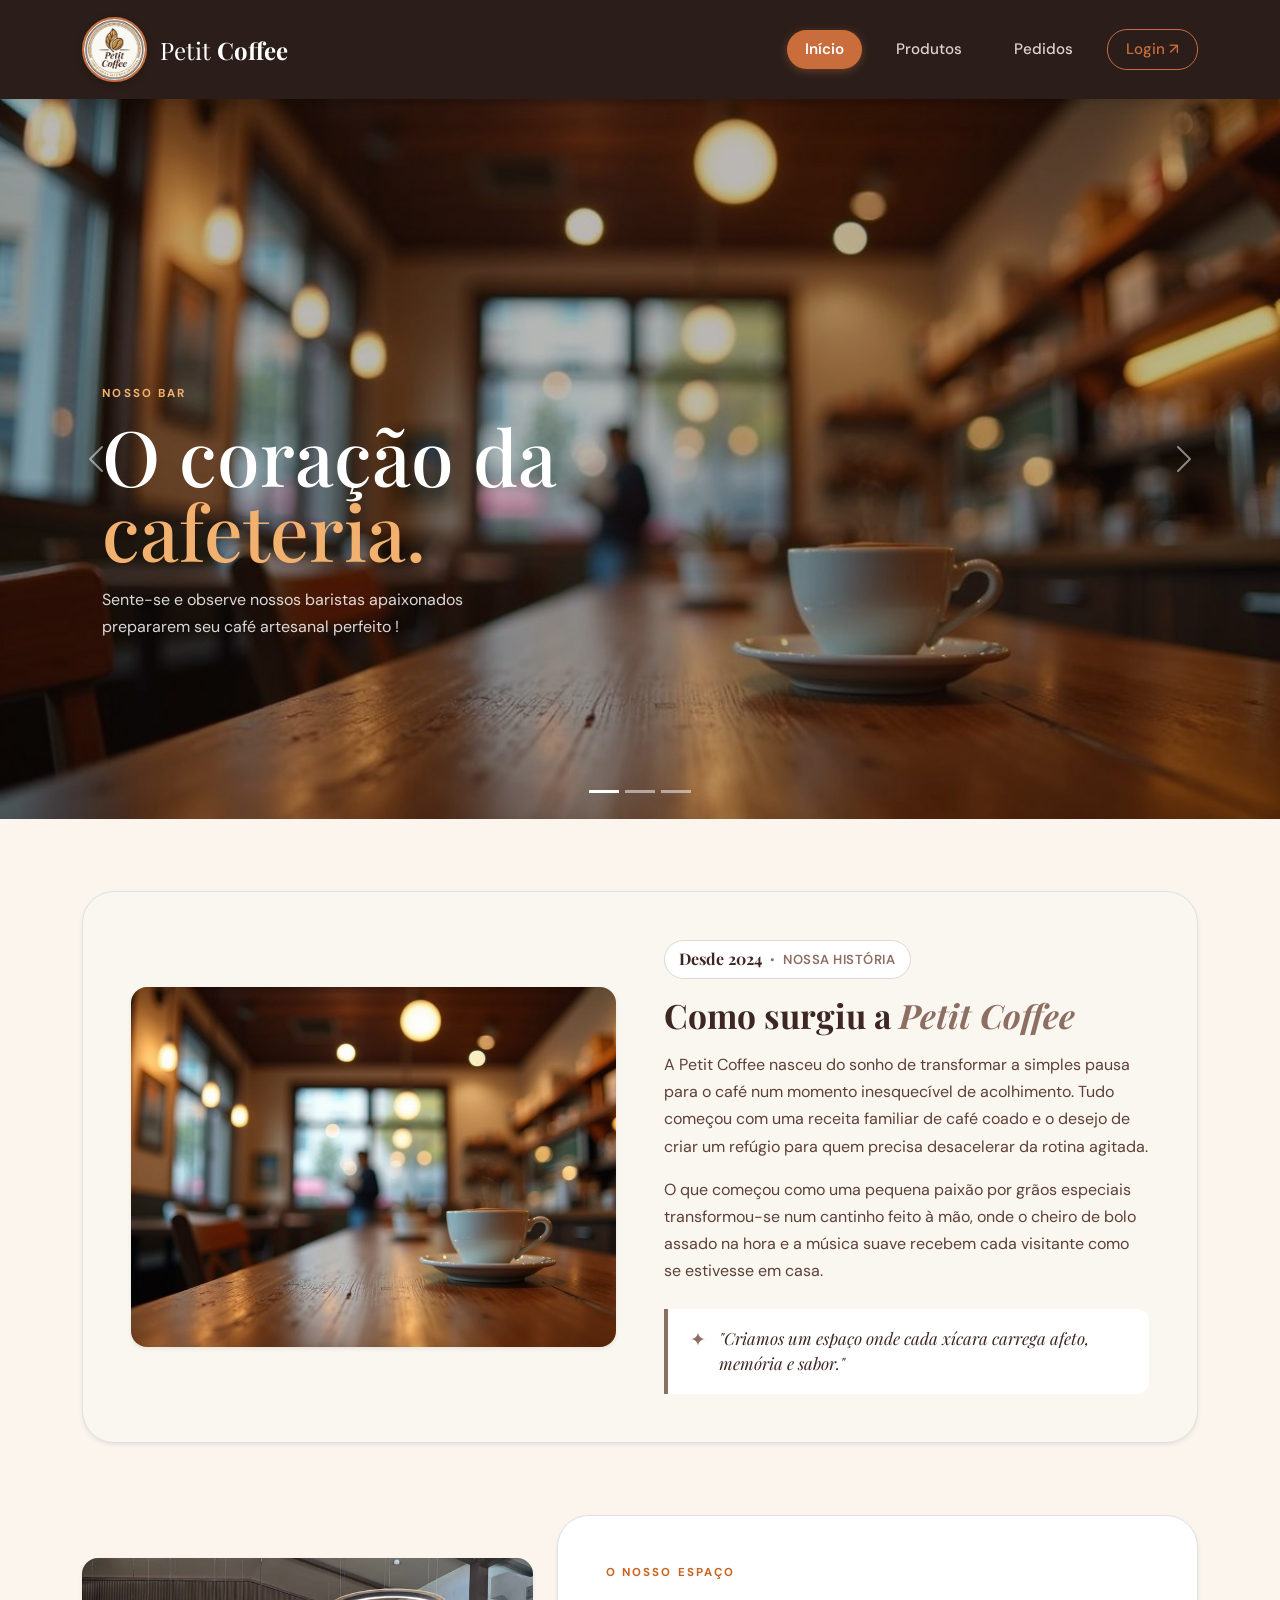
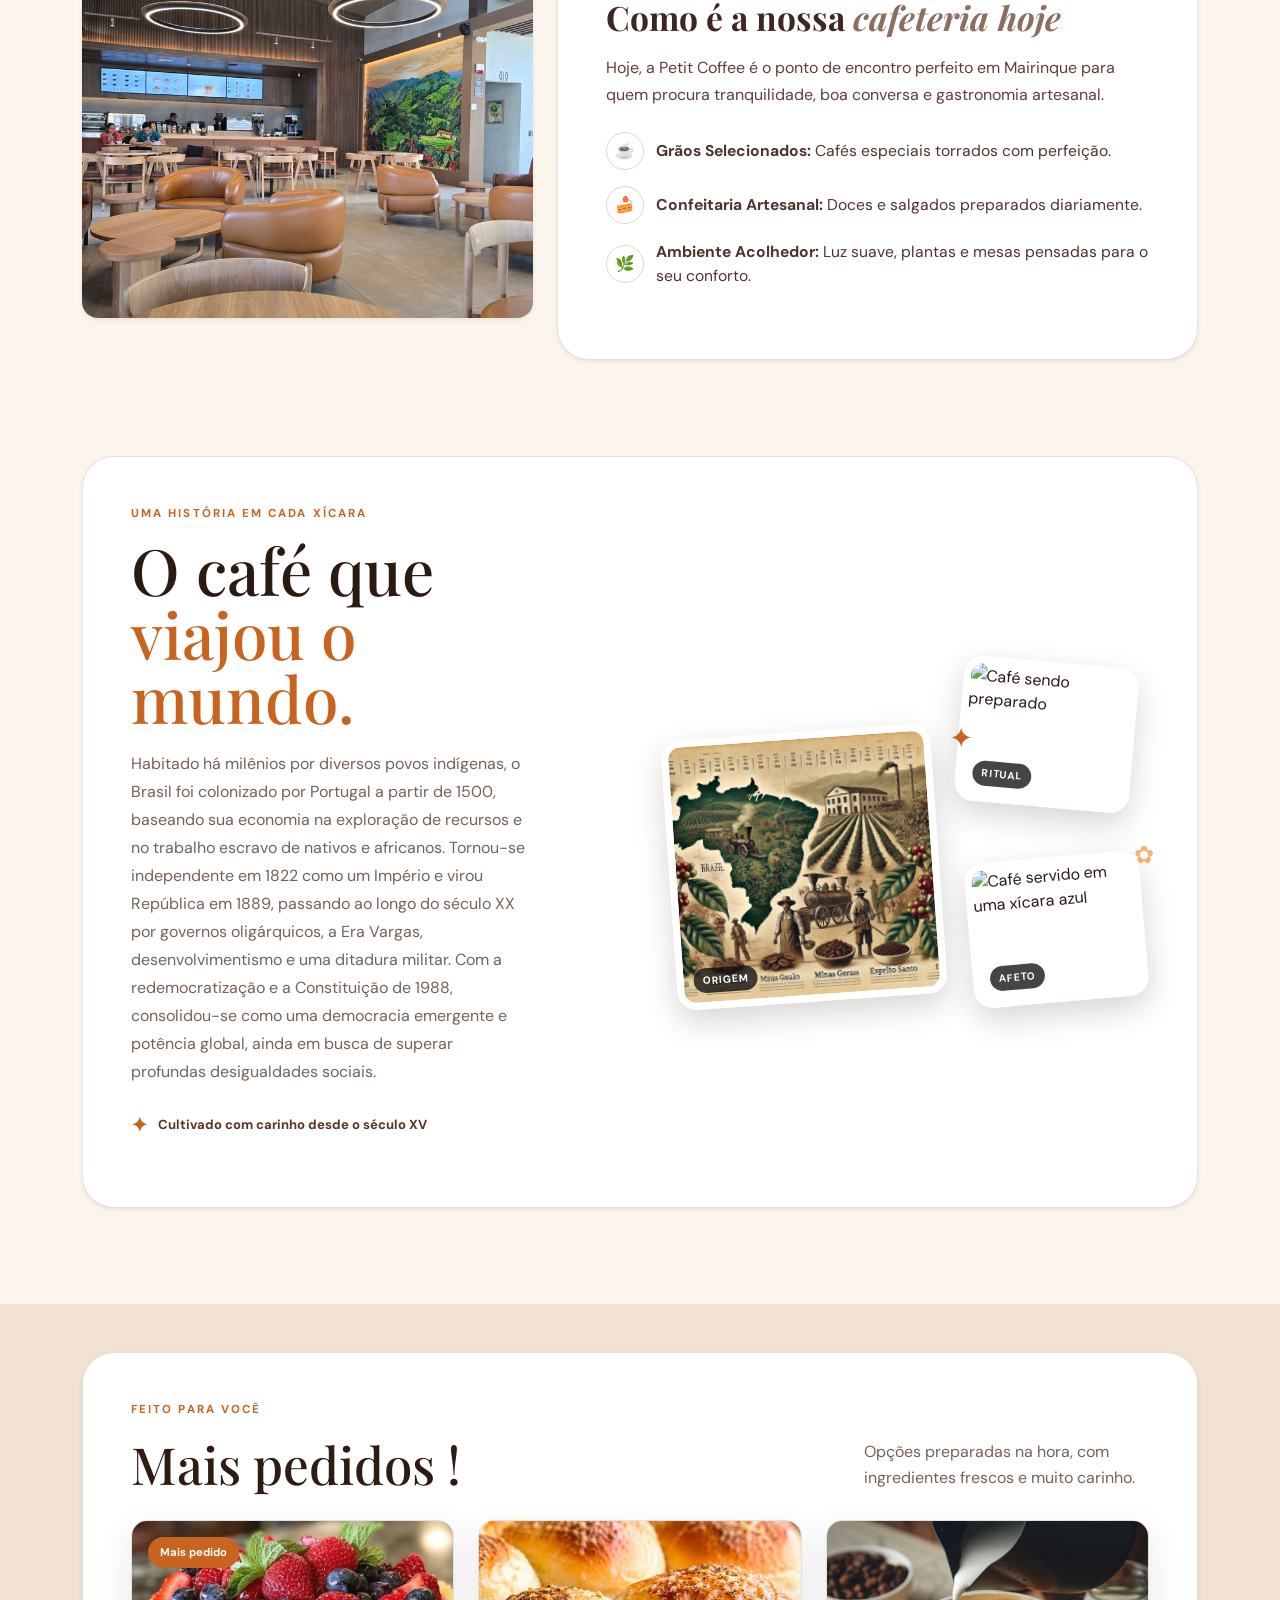
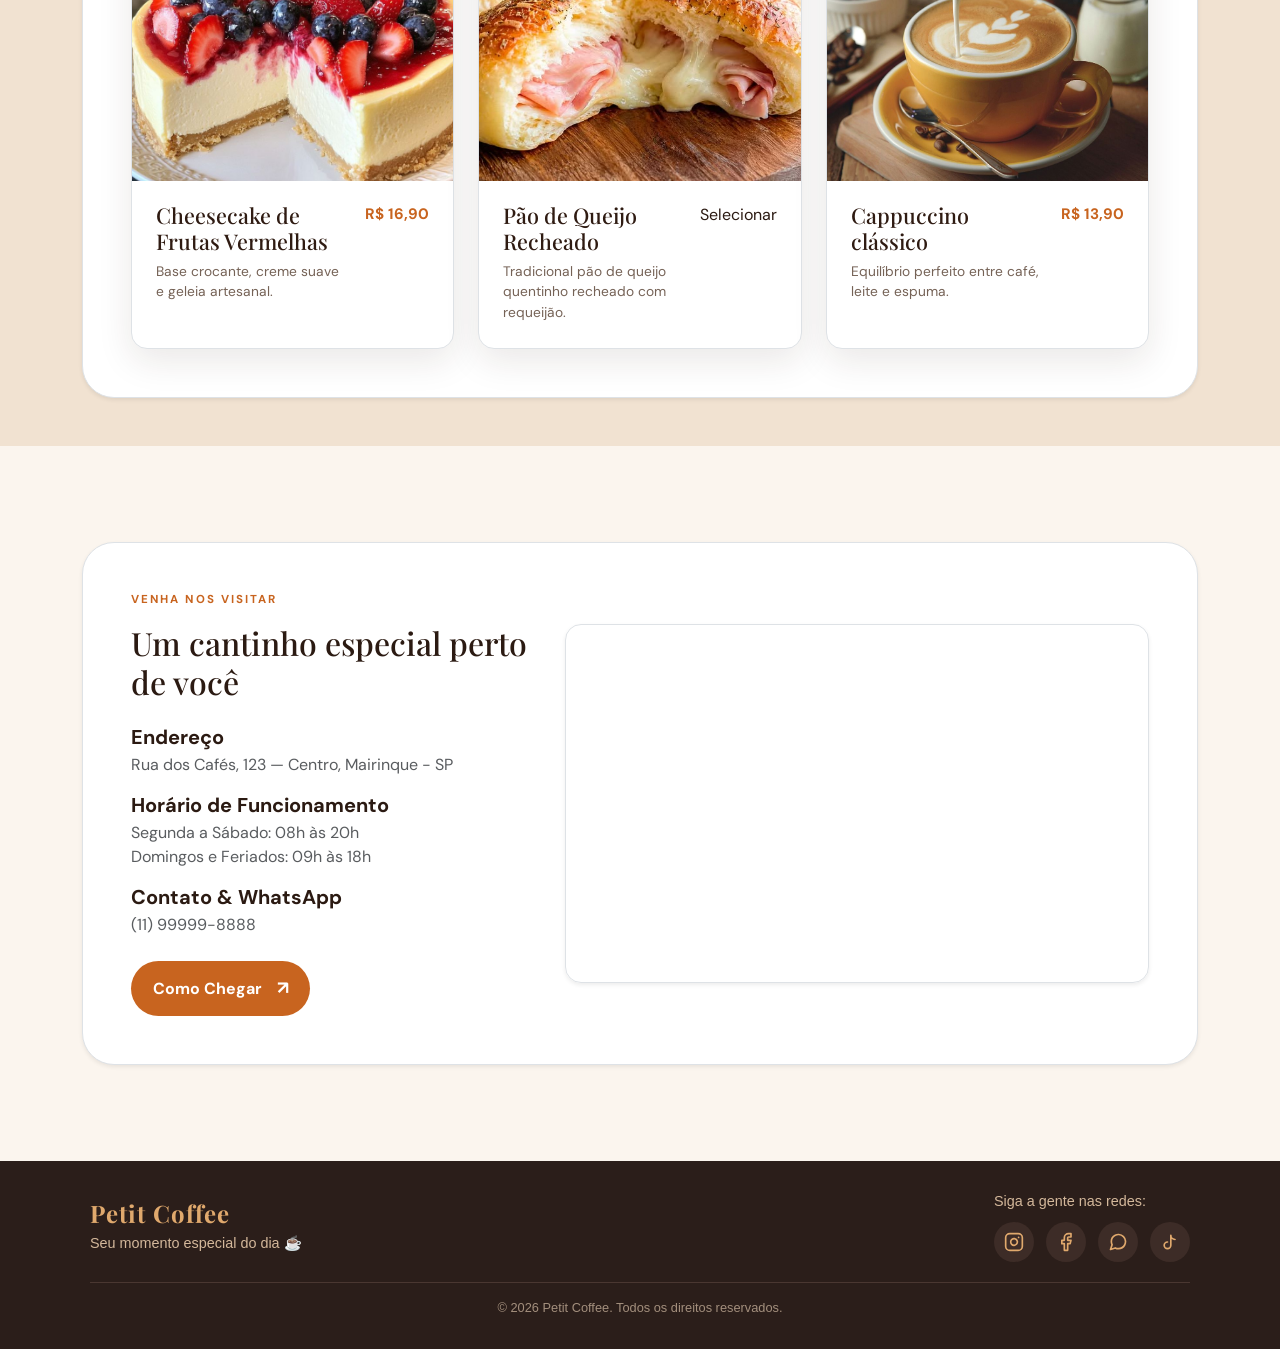
==== src/main/resources/templates/index.html @ eff0c360 "atualizacoes" ====
<!DOCTYPE html>
<html lang="pt-BR">

<head>
    <meta charset="UTF-8">
    <meta name="viewport" content="width=device-width, initial-scale=1.0">
    <meta name="description" content="Petit Coffee: cafés especiais, doces artesanais e momentos que aquecem o coração.">
    <title>Petit Coffee</title>

    <link rel="preconnect" href="https://fonts.googleapis.com">
    <link rel="preconnect" href="https://fonts.gstatic.com" crossorigin>
    <link href="https://fonts.googleapis.com/css2?family=DM+Sans:wght@400;500;600;700&family=Playfair+Display:ital,wght@0,600;0,700;1,600&display=swap" rel="stylesheet">
    
    <link href="https://cdn.jsdelivr.net/npm/bootstrap@5.3.8/dist/css/bootstrap.min.css" rel="stylesheet">
    <link rel="stylesheet" href="../static/css/style.css">

</head>

<body>

    <header class="site-header">
        <nav class="navbar custom-nav" aria-label="Navegação principal">
            <div class="container d-flex align-items-center justify-content-between">
                <a class="navbar-brand" href="index.html" aria-label="Petit Coffee - início">
    <img src="../static/img/logooo.jpg" alt="Logo Petit Coffee" class="logo-img">

                    <span>Petit <strong>Coffee</strong></span>
                </a>

                <div id="menuPrincipal">
                    <ul class="nav-menu d-flex align-items-center gap-2 gap-md-3 mb-0 p-0 navbar-nav flex-row">
                        <li class="nav-item">
                            <a class="nav-link nav-btn active" href="index.html">Início</a>
                        </li>
                        <li class="nav-item">
                            <a class="nav-link nav-btn" href="produtos.html">Produtos</a>
                        </li>
                        <li class="nav-item">
                            <a class="nav-link nav-btn " href="pedidos.html">Pedidos </a>
                        </li>
                        <li class="nav-item nav-auth-item">
                            <!-- Injetado dinamicamente via auth.js -->
                            <a class="nav-link nav-btn order-btn" href="login.html">Login <span aria-hidden="true">↗</span></a>
                        </li>
                    </ul>
                </div>
            </div>
        </nav>
    </header>

    <main id="home">
        <section class="hero-section" aria-label="Destaques da cafeteria">
            <div id="carouselExampleCaptions" class="carousel slide" data-bs-ride="carousel">
                <div class="carousel-indicators">
                    <button type="button" data-bs-target="#carouselExampleCaptions" data-bs-slide-to="0" class="active" aria-current="true" aria-label="Slide 1"></button>
                    <button type="button" data-bs-target="#carouselExampleCaptions" data-bs-slide-to="1" aria-label="Slide 2"></button>
                    <button type="button" data-bs-target="#carouselExampleCaptions" data-bs-slide-to="2" aria-label="Slide 3"></button>
                </div>
                <div class="carousel-inner">
                    <div class="carousel-item active">
                        <img src="../static/img/cafeteriaa.jpg" class="d-block w-100" alt="Xícara de café sobre uma mesa de madeira">
                        <div class="carousel-caption">
                            <span class="eyebrow">Nosso bar</span>
                            <h1>O coração da<br><em>cafeteria.</em></h1>
                            <p>Sente-se e observe nossos baristas apaixonados prepararem seu café artesanal perfeito !</p>
                        </div>
                    </div>
                    <div class="carousel-item">
                        <img src="../static/img/iiio.jpg" class="d-block w-100" alt="Grãos de café torrados em uma colher">
                        <div class="carousel-caption">
                            <span class="eyebrow">Nosso salão</span>
                            <h2>Espaço amplo e modeno <br><em>para relaxar.</em></h2>
                            <p>Desfrute do nosso ambiente arejado com design moderno, 
                                poltronas confortáveis e murais de arte que celebram a cultura do café.</p>
                        </div>
                    </div>
                    <div class="carousel-item">
                        <img src="../static/img/wo.jpg" class="d-block w-100" alt="Interior aconchegante de uma cafeteria">
                        <div class="carousel-caption">
                            <span class="eyebrow">Nossa aréa de estar aconchegante</span>
                            <h2>Perfeita para as  <br><em>noites.</em></h2>
                            <p>Espaço aconchegante, café quentinho e boas conversas esperando por você.</p>
                        </div>
                    </div>
                </div>
                <button class="carousel-control-prev" type="button" data-bs-target="#carouselExampleCaptions" data-bs-slide="prev">
                    <span class="carousel-control-prev-icon" aria-hidden="true"></span>
                    <span class="visually-hidden">Anterior</span>
                </button>
                <button class="carousel-control-next" type="button" data-bs-target="#carouselExampleCaptions" data-bs-slide="next">
                    <span class="carousel-control-next-icon" aria-hidden="true"></span>
                    <span class="visually-hidden">Próximo</span>
                </button>
            </div>
        </section>

        <!-- Bloco 1: Como Surgiu a Petit Coffee -->
        <section class="about-origin-section my-5 py-4" id="sobre-nos">
            <div class="container">
                <div class="about-wrapper-box p-4 p-md-5 rounded-5 shadow-sm border">
                    <div class="row align-items-center g-5">
                        <div class="col-lg-6">
                            <div class="about-image-wrapper">
                                <img src="../static/img/cafeteriaa.jpg" alt="Origem da Petit Coffee" class="img-fluid rounded-4 shadow-sm main-about-img">
                            </div>
                        </div>
                        <div class="col-lg-6">
                            <div class="foundation-inline-badge mb-3">
                                <span class="badge-year">Desde 2024</span>
                                <span class="badge-dot">•</span>
                                <span class="badge-label">Nossa História</span>
                            </div>

                            <h2 class="about-title mb-3">Como surgiu a <em>Petit Coffee</em></h2>
                            <p class="about-text">
                                A Petit Coffee nasceu do sonho de transformar a simples pausa para o café num momento inesquecível de acolhimento. Tudo começou com uma receita familiar de café coado e o desejo de criar um refúgio para quem precisa desacelerar da rotina agitada.
                            </p>
                            <p class="about-text">
                                O que começou como uma pequena paixão por grãos especiais transformou-se num cantinho feito à mão, onde o cheiro de bolo assado na hora e a música suave recebem cada visitante como se estivesse em casa.
                            </p>
                            <div class="about-highlight-box mt-4">
                                <span class="sparkle-icon">✦</span>
                                <p class="mb-0">"Criamos um espaço onde cada xícara carrega afeto, memória e sabor."</p>
                            </div>
                        </div>
                    </div>
                </div>
            </div>
        </section>

        <section class="our-space-section my-5">
            <div class="container">
                <div class="row align-items-center g-4">
                    <div class="col-lg-5">
                        <div class="about-image-wrapper">
                            <img src="../static/img/iiio.jpg" alt="Interior aconchegante da Petit Coffee" class="img-fluid rounded-4 shadow-sm main-about-img">
                        </div>
                    </div>

                    <div class="col-lg-7">
                        <div class="our-space-box p-4 p-md-5 rounded-5 shadow-sm border bg-white">
                            <span class="eyebrow brown">O Nosso Espaço</span>
                            <h2 class="about-title mb-3">Como é a nossa <em>cafeteria hoje</em></h2>
                            <p class="about-text">
                                Hoje, a Petit Coffee é o ponto de encontro perfeito em Mairinque para quem procura tranquilidade, boa conversa e gastronomia artesanal.
                            </p>
                            <ul class="about-features-list list-unstyled my-4">
                                <li class="d-flex align-items-center mb-3">
                                    <span class="feature-bullet">☕</span>
                                    <span><strong>Grãos Selecionados:</strong> Cafés especiais torrados com perfeição.</span>
                                </li>
                                <li class="d-flex align-items-center mb-3">
                                    <span class="feature-bullet">🍰</span>
                                    <span><strong>Confeitaria Artesanal:</strong> Doces e salgados preparados diariamente.</span>
                                </li>
                                <li class="d-flex align-items-center mb-3">
                                    <span class="feature-bullet">🌿</span>
                                    <span><strong>Ambiente Acolhedor:</strong> Luz suave, plantas e mesas pensadas para o seu conforto.</span>
                                </li>
                            </ul>
                        </div>
                    </div>
                </div>
            </div>
        </section>

        <section class="coffee-history my-5 py-5" aria-labelledby="history-title">
            <div class="container">
                <div class="history-card-box p-4 p-md-5 rounded-5 shadow-sm border bg-white">
                    <div class="history-layout">
                        <div class="history-copy">
                            <span class="eyebrow brown">Uma história em cada xícara</span>
                            <h2 id="history-title">O café que<br><em>viajou o mundo.</em></h2>
                            <p>
                              Habitado há milênios por diversos povos indígenas, o Brasil foi colonizado por Portugal a partir de 1500, baseando sua economia na exploração de recursos e no trabalho escravo de nativos e africanos.
                               Tornou-se independente em 1822 como um Império e virou República em 1889, passando ao longo do século XX por governos oligárquicos, a Era Vargas, desenvolvimentismo e uma ditadura militar. 
                               Com a redemocratização e a Constituição de 1988, consolidou-se como uma democracia emergente e potência global, ainda em busca de superar profundas desigualdades sociais.
                            </p>
                            <p class="history-note"><span>✦</span> Cultivado com carinho desde o século XV</p>
                        </div>

                        <div class="history-gallery" aria-label="Galeria da história do café">
                            <div class="story-photo photo-large">
                                <img src="../static/img/origem.jpg" alt="Grãos de café e uma xícara" loading="lazy">
                                <span>origem</span>
                            </div>

                            <div class="story-photo photo-small photo-top">
                                <img src="https://images.unsplash.com/photo-1442512595331-e89e73853f31?auto=format&fit=crop&w=500&q=85" alt="Café sendo preparado" loading="lazy">
                                <span>ritual</span>
                            </div>

                            <div class="story-photo photo-small photo-bottom">
                                <img src="https://images.unsplash.com/photo-1509785307050-d4066910ec1e?auto=format&fit=crop&w=500&q=85" alt="Café servido em uma xícara azul" loading="lazy">
                                <span>afeto</span>
                            </div>

                            <span class="gallery-sparkle sparkle-one">✦</span>
                            <span class="gallery-sparkle sparkle-two">✿</span>
                        </div>
                    </div>
                </div>
            </div>
        </section>

        <section class="products-section my-5 py-5" id="produtos">
            <div class="container">
                <div class="products-card-box p-4 p-md-5 rounded-5 shadow-sm border bg-white">
                    <div class="section-heading mb-4">
                        <div>
                            <span class="eyebrow brown">Feito para você</span>
                            <h2>Mais pedidos !</h2>
                        </div>
                        <p>Opções preparadas na hora, com ingredientes frescos e muito carinho.</p>
                    </div>
                    <div class="row g-4">
                        <div class="col-md-4">
                            <article class="coffee-card border">
                                <div class="card-image">
                                    <img src="../static/img/Cheesecake de Frutas Vermelhas.jpg" alt="Cheesecake de Frutas Vermelhas" loading="lazy">
                                    <span class="card-tag">Mais pedido</span>
                                </div>
                                <div class="card-content">
                                    <div>
                                        <h3>Cheesecake de Frutas Vermelhas</h3>
                                        <p>Base crocante, creme suave e geleia artesanal.</p>
                                    </div>
                                    <strong>R$ 16,90</strong>

                                    </button>
                                </div>
                            </article>
                        </div>

                        <div class="col-md-4">
                            <article class="coffee-card border">
                                <div class="card-image">
                                    <img src="../static/img/Pão de Queijo Recheado.jpg" alt="Pão de Queijo Recheado" loading="lazy">
                                </div>
                                <div class="card-content">
                                    <div>
                                        <h3>Pão de Queijo Recheado</h3>
                                        <p>Tradicional pão de queijo quentinho recheado com requeijão.</p>
                                    </div>

                                            <span>Selecionar</span>
                                    </button>
                                </div>
                            </article>
                        </div>

                        <div class="col-md-4">
                            <article class="coffee-card border">
                                <div class="card-image">
                                    <img src="../static/img/Latte Petit.jpg" alt="Cappuccino com espuma e canela" loading="lazy">
                                </div>
                                <div class="card-content">
                                    <div>
                                        <h3>Cappuccino clássico</h3>
                                        <p>Equilíbrio perfeito entre café, leite e espuma.</p>
                                    </div>
                                    <strong>R$ 13,90</strong>

                                    </button>
                                </div>
                            </article>
                        </div>
                    </div>
                </div>
            </div>
        </section>

        <section class="info-location-section my-5 py-5" id="localizacao">
            <div class="container">
                <div class="location-card-box p-4 p-md-5 rounded-5 shadow-sm border bg-white">
                    <div class="row align-items-center g-4">
                        <div class="col-lg-5">
                            <span class="eyebrow brown">Venha nos visitar</span>
                            <h2 class="mb-4">Um cantinho especial perto de você</h2>

                            <div class="info-item mb-3">
                                <h5 class="mb-1"><strong>Endereço</strong></h5>
                                <p class="text-muted mb-0">Rua dos Cafés, 123 — Centro, Mairinque - SP</p>
                            </div>

                            <div class="info-item mb-3">
                                <h5 class="mb-1"><strong>Horário de Funcionamento</strong></h5>
                                <p class="text-muted mb-0">Segunda a Sábado: 08h às 20h<br>Domingos e Feriados: 09h às 18h</p>
                            </div>

                            <div class="info-item mb-4">
                                <h5 class="mb-1"><strong> Contato & WhatsApp</strong></h5>
                                <p class="text-muted mb-0">(11) 99999-8888</p>
                            </div>

                            <a href="https://maps.google.com" target="_blank" rel="noopener noreferrer" class="btn btn-coffee">Como Chegar <span>↗</span></a>
                        </div>

                        <div class="col-lg-7">
                            <div class="map-container rounded-4 overflow-hidden shadow-sm border">
                                <iframe
                                    src="https://www.google.com/maps/embed?pb=!1m18!1m12!1m3!1d3657.075426745912!2d-46.65342658448208!3d-23.565734384681143!2m3!1f0!2f0!3f0!3m2!1i1024!2i768!4f13.1!3m3!1m2!1s0x0%3A0x0!2zMjPCsDMzJzU2LjYiUyA0NsKwMzknMDQuNCJX!5e0!3m2!1spt-BR!2sbr!4v1620000000000!5m2!1spt-BR!2sbr"
                                    width="100%" height="350" style="border:0;" allowfullscreen="" loading="lazy">
                                </iframe>
                            </div>
                        </div>
                    </div>
                </div>
            </div>
        </section>
    </main>
<footer class="footer-petit-coffee">
  <div class="footer-container">
    <div class="footer-brand">
      <h3 class="brand-title">Petit Coffee</h3>
      <p class="brand-subtitle">Seu momento especial do dia ☕</p>
    </div>

    <!-- Seção de Redes Sociais -->
    <div class="social-section">
      <p class="social-title">Siga a gente nas redes:</p>
      <div class="social-links">
        
        <!-- Instagram -->
        <a href="https://instagram.com" target="_blank" rel="noopener noreferrer" class="social-btn instagram" aria-label="Instagram">
          <svg viewBox="0 0 24 24" width="20" height="20" stroke="currentColor" stroke-width="2" fill="none" stroke-linecap="round" stroke-linejoin="round"><rect x="2" y="2" width="20" height="20" rx="5" ry="5"></rect><path d="M16 11.37A4 4 0 1 1 12.63 8 4 4 0 0 1 16 11.37z"></path><line x1="17.5" y1="6.5" x2="17.51" y2="6.5"></line></svg>
        </a>

        <!-- Facebook -->
        <a href="https://facebook.com" target="_blank" rel="noopener noreferrer" class="social-btn facebook" aria-label="Facebook">
          <svg viewBox="0 0 24 24" width="20" height="20" stroke="currentColor" stroke-width="2" fill="none" stroke-linecap="round" stroke-linejoin="round"><path d="M18 2h-3a5 5 0 0 0-5 5v3H7v4h3v8h4v-8h3l1-4h-4V7a1 1 0 0 1 1-1h3z"></path></svg>
        </a>

        <!-- WhatsApp -->
        <a href="https://wa.me/5500000000000" target="_blank" rel="noopener noreferrer" class="social-btn whatsapp" aria-label="WhatsApp">
          <svg viewBox="0 0 24 24" width="20" height="20" stroke="currentColor" stroke-width="2" fill="none" stroke-linecap="round" stroke-linejoin="round"><path d="M21 11.5a8.38 8.38 0 0 1-.9 3.8 8.5 8.5 0 0 1-7.6 4.7 8.38 8.38 0 0 1-3.8-.9L3 21l1.9-5.7a8.38 8.38 0 0 1-.9-3.8 8.5 8.5 0 0 1 4.7-7.6 8.38 8.38 0 0 1 3.8-.9h.5a8.48 8.48 0 0 1 8 8v.5z"></path></svg>
        </a>

        <!-- TikTok -->
        <a href="https://tiktok.com" target="_blank" rel="noopener noreferrer" class="social-btn tiktok" aria-label="TikTok">
          <svg viewBox="0 0 24 24" width="20" height="20" stroke="currentColor" stroke-width="2" fill="none" stroke-linecap="round" stroke-linejoin="round"><path d="M9 12a4 4 0 1 0 4 4V4a5 5 0 0 0 5 5"></path></svg>
        </a>

      </div>
    </div>
  </div>

  <div class="footer-bottom">
    <p>&copy; 2026 Petit Coffee. Todos os direitos reservados.</p>
  </div>
</footer>

    <script src="https://cdn.jsdelivr.net/npm/bootstrap@5.3.8/dist/js/bootstrap.bundle.min.js"></script>
</body>

</html>
---- src/main/resources/static/css/style.css ----
/* ==========================================================================
   01. VARIÁVEIS DE DESIGN & RESET
   ========================================================================== */
:root {
    --brown-950: #21130d;
    --brown-900: #2f1b12;
    --brown-700: #5a3423;
    --brown-500: #8a5a3b;
    --orange-600: #c8641f;
    --orange-500: #df7b2f;
    --orange-300: #f3b16f;
    --beige-100: #fbf5ee;
    --beige-200: #f1e2d1;
    --white: #ffffff;
    --black: #111111;
    --text: #2b1a12;
    --muted: #756256;
}
.logo-img {
    display: block;
    margin-left: auto;
    margin-right: auto;
    width: 50px;
    height: auto;
    border-radius: 50%;
}
* { 
    box-sizing: border-box; 
}

html { 
    scroll-behavior: smooth; 
}

body { 
    margin: 0; 
    color: var(--text); 
    background: var(--beige-100); 
    font-family: 'DM Sans', sans-serif; 
}

h1, h2, h3 { 
    font-family: 'Playfair Display', serif; 
}

em { 
    color: var(--orange-300); 
    font-style: normal; 
}


   .site-header {
    position: sticky;
    top: 0;
    z-index: 1000;
    background-color: #2b1e1a;
    box-shadow: 0 4px 12px rgba(0, 0, 0, 0.15);
}

.custom-nav { 
    padding: 10px 0; 
}

.navbar-brand { 
    display: flex; 
    align-items: center; 
    gap: .55rem; 
    color: var(--white); 
    font-family: 'Playfair Display', serif; 
    font-size: 1.45rem; 
    text-decoration: none; 
}

.brand-mark { 
    display: grid; 
    place-items: center; 
    width: 2.3rem; 
    height: 2.3rem; 
    border: 1px solid rgba(255,255,255,.65); 
    border-radius: 50%; 
    font-size: 1.1rem; 
}

.nav-btn {
    color: #e0d5ce !important;
    font-size: 0.95rem;
    font-weight: 500;
    padding: 6px 14px !important;
    border-radius: 20px;
    transition: all 0.3s ease;
    text-decoration: none;
    white-space: nowrap;
}

.nav-btn:hover { 
    color: #ffffff !important; 
    background-color: rgba(255, 255, 255, 0.1); 
}

.nav-btn.active { 
    color: #ffffff !important; 
    background-color: #c86d3b !important; 
    font-weight: 600; 
    box-shadow: 0 2px 8px rgba(200, 109, 59, 0.4); 
}

.order-btn { 
    border: 1px solid #c86d3b; 
    color: #c86d3b !important; 
}

.order-btn:hover, 
.order-btn.active { 
    background-color: #c86d3b !important; 
    color: #ffffff !important; 
}

.navbar-toggler { 
    border-color: rgba(255,255,255,.7); 
}

.navbar-toggler-icon { 
    filter: invert(1); 
}

/* ==========================================================================
   03. BANNER CARROSSEL 
   ========================================================================== */
.carousel-item { 
    position: relative; 
    height: min(720px, 88vh); 
    min-height: 570px; 
    overflow: hidden; 
    background: var(--brown-950); 
}

.carousel-item img { 
    width: 100%; 
    height: 100%; 
    object-fit: cover; 
    opacity: .7; 
}

.carousel-caption { 
    z-index: 2; 
    right: auto; 
    bottom: 18%; 
    left: max(8%, calc((100% - 1140px)/2)); 
    max-width: 550px; 
    text-align: left; 
}

.eyebrow { 
    display: block; 
    margin-bottom: 1rem; 
    color: var(--orange-300); 
    font-size: .72rem; 
    font-weight: 700; 
    letter-spacing: .18em; 
    text-transform: uppercase; 
}

.eyebrow.brown { 
    color: var(--orange-600); 
}

h1, 
.carousel-caption h2 { 
    margin-bottom: 1.1rem; 
    font-size: clamp(3rem, 6vw, 5.3rem); 
    line-height: .98; 
    color: var(--white); 
}

.carousel-caption p { 
    max-width: 390px; 
    margin-bottom: 1.8rem; 
    color: rgba(255,255,255,.84); 
    font-size: 1rem; 
    line-height: 1.7; 
}

.btn-coffee { 
    padding: .85rem 1.35rem; 
    border-radius: 2rem; 
    font-weight: 700; 
    color: var(--white); 
    background: var(--orange-600); 
    border: 0; 
    text-decoration: none; 
    display: inline-block; 
}

.btn-coffee:hover { 
    color: var(--white); 
    background: var(--brown-700); 
}

.btn span { 
    margin-left: .7rem; 
    font-size: 1.15rem; 
}

/* ==========================================================================
   04. BLOCO DA HISTÓRIA (SOBRE NÓS)
   ========================================================================== */
.about-origin-section { 
    position: relative; 
}

.about-wrapper-box { 
    background-color: #faf6f0; 
    border: 1px solid rgba(141, 110, 99, 0.18); 
}

.section-divider { 
    border: 0; 
    height: 1px; 
    background: linear-gradient(to right, transparent, rgba(141, 110, 99, 0.25), transparent); 
}

.about-title { 
    font-family: 'Playfair Display', serif; 
    color: #3e2723; 
    font-size: 2.1rem; 
    font-weight: 700; 
}

.about-title em { 
    font-style: italic; 
    color: #8d6e63; 
}

.about-text { 
    color: #5d4037; 
    font-size: 1rem; 
    line-height: 1.7; 
}

.main-about-img { 
    width: 100%; 
    height: 360px; 
    object-fit: cover; 
}

.foundation-inline-badge { 
    display: inline-flex; 
    align-items: center; 
    gap: 0.5rem; 
    background-color: #ffffff; 
    padding: 0.4rem 0.9rem; 
    border-radius: 20px; 
    border: 1px solid #e0d7d0; 
}

.badge-year { 
    font-family: 'Playfair Display', serif; 
    font-weight: 700; 
    color: #3e2723; 
}

.badge-dot { 
    color: #8d6e63; 
    font-size: 0.8rem; 
}

.badge-label { 
    font-size: 0.82rem; 
    text-transform: uppercase; 
    letter-spacing: 0.5px; 
    color: #8d6e63; 
    font-weight: 600; 
}

.about-highlight-box { 
    background-color: #ffffff; 
    border-left: 4px solid #8d6e63; 
    padding: 1.1rem 1.4rem; 
    border-radius: 0 12px 12px 0; 
    display: flex; 
    gap: 0.8rem; 
}

.about-highlight-box p { 
    font-family: 'Playfair Display', serif; 
    font-style: italic; 
    color: #3e2723; 
    font-size: 1.05rem; 
}

.sparkle-icon { 
    color: #8d6e63; 
    font-size: 1.2rem; 
}

.about-features-list li { 
    font-size: 0.98rem; 
    color: #4e342e; 
}

.feature-bullet { 
    background-color: #ffffff; 
    width: 38px; 
    height: 38px; 
    display: flex; 
    align-items: center; 
    justify-content: center; 
    border-radius: 50%; 
    margin-right: 12px; 
    border: 1px solid #e0d7d0; 
    flex-shrink: 0; 
}

/* ==========================================================================
   05. HISTÓRIA DO CAFÉ
   ========================================================================== */
.coffee-history { 
    padding: 5rem 0; 
    color: var(--text); 
    background: var(--beige-100); 
    overflow: hidden; 
}

.history-layout { 
    display: flex; 
    align-items: center; 
    justify-content: space-between; 
    gap: 5rem; 
}

.history-copy { 
    max-width: 460px; 
}

.history-copy h2 { 
    margin: 0 0 1.2rem; 
    font-size: clamp(2.6rem, 5vw, 4.2rem); 
    line-height: 1; 
}

.history-copy em { 
    color: var(--orange-600); 
}

.history-copy p { 
    max-width: 400px; 
    color: var(--muted); 
    line-height: 1.75; 
}

.history-note { 
    display: flex; 
    align-items: center; 
    gap: .6rem; 
    margin-top: 1.4rem !important; 
    color: var(--brown-700) !important; 
    font-size: .82rem; 
    font-weight: 700; 
}

.history-note span { 
    color: var(--orange-600); 
    font-size: 1.25rem; 
}

.history-gallery { 
    position: relative; 
    width: 480px; 
    height: 340px; 
    flex: 0 0 480px; 
}

.story-photo { 
    position: absolute; 
    overflow: hidden; 
    border: 7px solid var(--white); 
    border-radius: 1.2rem; 
    box-shadow: 0 12px 30px rgba(47,27,18,.18); 
}

.story-photo img { 
    width: 100%; 
    height: 100%; 
    object-fit: cover; 
    transition: transform .4s; 
}

.story-photo:hover img { 
    transform: scale(1.08); 
}

.photo-large { 
    left: 0; 
    bottom: 0; 
    width: 270px; 
    height: 270px; 
    transform: rotate(-4deg); 
}

.photo-small { 
    width: 175px; 
    height: 145px; 
}

.photo-top { 
    right: 15px; 
    top: 0; 
    transform: rotate(5deg); 
}

.photo-bottom { 
    right: 5px; 
    bottom: 0; 
    transform: rotate(-5deg); 
}

.story-photo span { 
    position: absolute; 
    bottom: 9px; 
    left: 10px; 
    padding: .28rem .55rem; 
    color: var(--white); 
    background: rgba(17,17,17,.78); 
    border-radius: 1rem; 
    font-size: .65rem; 
    font-weight: 700; 
    letter-spacing: .08em; 
    text-transform: uppercase; 
}

.gallery-sparkle { 
    position: absolute; 
    color: var(--orange-600); 
    font-size: 1.8rem; 
}

.sparkle-one { 
    top: 55px; 
    left: 280px; 
}

.sparkle-two { 
    right: -5px; 
    top: 175px; 
    color: var(--orange-300); 
    font-size: 1.5rem; 
}

/* ==========================================================================
   06. PRODUTOS & CARDÁPIO
   ========================================================================== */
.products-section { 
    padding: 5rem 0; 
    background: var(--beige-200); 
}

.section-heading { 
    display: flex; 
    align-items: flex-end; 
    justify-content: space-between; 
    gap: 2rem; 
    margin-bottom: 2.8rem; 
}

.section-heading h2 { 
    margin: 0; 
    color: var(--brown-900); 
    font-size: clamp(2.3rem, 4vw, 3.7rem); 
}

.section-heading p { 
    max-width: 285px; 
    margin: 0 0 .35rem; 
    color: var(--muted); 
    line-height: 1.6; 
}

.coffee-card { 
    overflow: hidden; 
    height: 100%; 
    background: var(--white); 
    border: 1px solid rgba(138,90,59,.12); 
    border-radius: 1rem; 
    box-shadow: 0 12px 35px rgba(47,27,18,.1); 
    transition: transform .3s, box-shadow .3s; 
}

.coffee-card:hover { 
    transform: translateY(-7px); 
    box-shadow: 0 18px 42px rgba(47,27,18,.2); 
}

.card-image { 
    position: relative; 
    height: 260px; 
    overflow: hidden; 
}

.card-image img { 
    width: 100%; 
    height: 100%; 
    object-fit: cover; 
    transition: transform .5s; 
}

.coffee-card:hover .card-image img { 
    transform: scale(1.06); 
}

.card-tag { 
    position: absolute; 
    top: 1rem; 
    left: 1rem; 
    padding: .45rem .75rem; 
    color: var(--white); 
    background: var(--orange-600); 
    border-radius: 2rem; 
    font-size: .7rem; 
    font-weight: 700; 
}

.card-content { 
    display: flex; 
    justify-content: space-between; 
    gap: 1rem; 
    padding: 1.4rem 1.5rem 1.6rem; 
}

.card-content h3 { 
    margin: 0 0 .35rem; 
    color: var(--brown-900); 
    font-size: 1.35rem; 
}

.card-content p { 
    margin: 0; 
    color: var(--muted); 
    font-size: .86rem; 
    line-height: 1.5; 
}

.card-content strong { 
    color: var(--orange-600); 
    white-space: nowrap; 
    font-size: .95rem; 
}

/* ==========================================================================
   07. AVALIAÇÕES & DEPOIMENTOS
   ========================================================================== */
.reviews-section { 
    background-color: #faf6f0; 
    position: relative; 
}

.reviews-heading { 
    font-family: 'Playfair Display', serif; 
    color: #3e2723; 
    font-size: 2.25rem; 
    font-weight: 700; 
}

.reviews-heading em { 
    font-style: italic; 
    color: #8d6e63; 
}

.section-subtext { 
    color: #6d4c41; 
    font-size: 1.05rem; 
}

.scroll-hint { 
    color: #8d6e63; 
    font-size: 0.88rem; 
    font-weight: 500; 
}

.hint-arrow { 
    font-size: 1.2rem; 
    color: #3e2723; 
}

.diagonal-wrapper {
    display: flex;
    gap: 2rem;
    overflow-x: auto;
    scroll-snap-type: x mandatory;
    scroll-behavior: smooth;
    padding: 1.5rem 0.5rem 2rem 0.5rem;
    scrollbar-width: thin;
    scrollbar-color: #d7ccc8 #faf6f0;
}

.diagonal-wrapper::-webkit-scrollbar { 
    height: 6px; 
}

.diagonal-wrapper::-webkit-scrollbar-track { 
    background: #faf6f0; 
    border-radius: 10px; 
}

.diagonal-wrapper::-webkit-scrollbar-thumb { 
    background-color: #d7ccc8; 
    border-radius: 10px; 
}

.diagonal-wrapper::-webkit-scrollbar-thumb:hover { 
    background-color: #8d6e63; 
}

.review-card {
    flex: 0 0 310px;
    scroll-snap-align: center;
    background: #ffffff;
    border-radius: 20px;
    padding: 2rem 1.6rem;
    display: flex;
    flex-direction: column;
    justify-content: space-between;
    position: relative;
    box-shadow: 0 10px 25px rgba(62, 39, 35, 0.07);
    border: 1px solid rgba(141, 110, 99, 0.12);
    transition: transform 0.4s cubic-bezier(0.175, 0.885, 0.32, 1.275), box-shadow 0.3s ease;
}

.card-tilt-left { 
    transform: rotate(-2.5deg) translateY(5px); 
}

.card-tilt-right { 
    transform: rotate(2.5deg) translateY(-5px); 
}

.review-card:hover {
    transform: rotate(0deg) translateY(-8px) scale(1.02);
    box-shadow: 0 16px 32px rgba(62, 39, 35, 0.12);
    z-index: 2;
}

.review-card.highlight-card {
    border: 1.5px solid #d7ccc8;
    background: linear-gradient(180deg, #ffffff 0%, #fffbf7 100%);
}

.review-card .quote-icon {
    position: absolute;
    top: 15px;
    right: 20px;
    font-family: 'Playfair Display', serif;
    font-size: 3.5rem;
    color: #e0d7d0;
    line-height: 1;
    pointer-events: none;
}

.review-card .stars { 
    color: #d4a373; 
    font-size: 1.2rem; 
    letter-spacing: 2px; 
    margin-bottom: 0.8rem; 
}

.review-text { 
    color: #4a3b32; 
    font-size: 0.95rem; 
    line-height: 1.6; 
    margin-bottom: 1.5rem; 
    font-style: italic; 
    position: relative; 
    z-index: 1; 
}

.reviewer-info { 
    border-top: 1px solid #f2ece4; 
    padding-top: 0.9rem; 
}

.reviewer-details h4 { 
    font-family: 'DM Sans', sans-serif; 
    font-size: 0.98rem; 
    font-weight: 700; 
    color: #3e2723; 
    margin: 0; 
}

.reviewer-details span { 
    font-size: 0.8rem; 
    color: #8d6e63; 
    display: block; 
    margin-top: 2px; 
}

/* ==========================================================================
   08. GALERIA INSTAGRAM
   ========================================================================== */
.insta-gallery { 
    background-color: var(--beige-100); 
}

.insta-item { 
    overflow: hidden; 
    border-radius: 1rem; 
    box-shadow: 0 6px 18px rgba(0,0,0,0.08); 
}

.insta-item img { 
    transition: transform 0.4s ease, filter 0.4s ease; 
    width: 100%; 
    height: 220px; 
    object-fit: cover; 
}

.insta-item:hover img { 
    transform: scale(1.08); 
    filter: brightness(0.9); 
}

/* ==========================================================================
   09. RODAPÉ (FOOTER)
   ========================================================================== */
.site-footer { 
    padding: 1.6rem 0; 
    color: #d8c7b8; 
    background: var(--black); 
    font-size: .78rem; 
}

.brand-footer { 
    color: var(--white); 
    font-family: 'Playfair Display', serif; 
    font-size: 1rem; 
}

/* ==========================================================================
   10. RESPONSIVIDADE (MEDIA QUERIES)
   ========================================================================== */
@media (min-width: 768px) {
    .review-card { 
        flex: 0 0 350px; 
    }
}

@media (max-width: 767px) {
    .navbar-collapse { 
        padding: 1rem; 
        background: #2b1e1a; 
        border-radius: .5rem; 
    }
    
    .carousel-item { 
        min-height: 650px; 
    }
    
    .carousel-caption { 
        right: 8%; 
        bottom: 17%; 
        left: 8%; 
    }
    
    .history-layout { 
        display: block; 
    }
    
    .history-gallery { 
        width: 100%; 
        height: 300px; 
        margin-top: 3rem; 
        transform: scale(.85); 
        transform-origin: left top; 
    }
    
    .section-heading { 
        align-items: flex-start; 
        flex-direction: column; 
    }
}
.footer-petit-coffee {
    background-color: #2b1e1a; /* Castanho/Café escuro */
    color: #f5ebe0; /* Tom bege claro refinado */
    padding: 30px 20px 15px;
    font-family: 'Segoe UI', Tahoma, Geneva, Verdana, sans-serif;
  }

  .footer-container {
    max-width: 1100px;
    margin: 0 auto;
    display: flex;
    flex-wrap: wrap;
    justify-content: space-between;
    align-items: center;
    gap: 20px;
    padding-bottom: 20px;
    border-bottom: 1px solid #4a3731;
  }

  .brand-title {
    margin: 0;
    font-size: 1.5rem;
    color: #e0a96d; /* Dourado/Caramelo */
    font-weight: bold;
    letter-spacing: 1px;
  }

  .brand-subtitle {
    margin: 5px 0 0;
    font-size: 0.9rem;
    color: #d4b89b;
  }

  .social-section {
    display: flex;
    flex-direction: column;
    align-items: flex-start;
  }

  .social-title {
    margin: 0 0 10px;
    font-size: 0.9rem;
    color: #d4b89b;
  }

  .social-links {
    display: flex;
    gap: 12px;
  }

  .social-btn {
    display: flex;
    align-items: center;
    justify-content: center;
    width: 40px;
    height: 40px;
    border-radius: 50%;
    background-color: #3d2c27;
    color: #e0a96d;
    text-decoration: none;
    transition: all 0.3s ease;
  }

  .social-btn:hover {
    background-color: #e0a96d;
    color: #2b1e1a;
    transform: translateY(-3px);
  }

  .footer-bottom {
    text-align: center;
    margin-top: 15px;
    font-size: 0.8rem;
    color: #a38f7d;
  }

  /* Responsividade para celulares */
  @media (max-width: 600px) {
    .footer-container {
      flex-direction: column;
      text-align: center;
    }

    .social-section {
      align-items: center;
    }
  }
  /* ==================== LOGO E NAVBAR SINCRONIZADOS ==================== */

.site-header {
    position: sticky;
    top: 0;
    z-index: 1000;
    background-color: #2b1e1a;
    box-shadow: 0 4px 12px rgba(0, 0, 0, 0.15);
}

.custom-nav {
    padding: 12px 0;
}

/* Ajuste e ampliação da logo */
.logo-img {
    display: block;
    width: 65px; /* Tamanho ampliado para melhor visibilidade */
    height: 65px;
    object-fit: cover;
    border-radius: 50%;
    border: 2px solid #c86d3b;
    box-shadow: 0 2px 8px rgba(0, 0, 0, 0.2);
    transition: transform 0.3s ease, border-color 0.3s ease;
}

.navbar-brand:hover .logo-img {
    transform: scale(1.05);
    border-color: #e0a96d;
}

/* Sincronização da marca e dos botões */
.navbar-brand {
    display: flex;
    align-items: center;
    gap: 0.8rem;
    color: var(--white);
    font-family: 'Playfair Display', serif;
    font-size: 1.5rem;
    text-decoration: none;
}

.nav-menu {
    display: flex;
    align-items: center;
    margin: 0;
    padding: 0;
}

.nav-btn {
    color: #e0d5ce !important;
    font-size: 0.95rem;
    font-weight: 500;
    padding: 8px 18px !important;
    border-radius: 20px;
    transition: all 0.3s ease;
    text-decoration: none;
    white-space: nowrap;
}

.nav-btn:hover {
    color: #ffffff !important;
    background-color: rgba(255, 255, 255, 0.1);
}

.nav-btn.active {
    color: #ffffff !important;
    background-color: #c86d3b !important;
    font-weight: 600;
    box-shadow: 0 2px 8px rgba(200, 109, 59, 0.4);
}

.order-btn {
    border: 1px solid #c86d3b;
    color: #c86d3b !important;
}

.order-btn:hover,
.order-btn.active {
    background-color: #c86d3b !important;
    color: #ffffff !important;
}

/* Estilo para transformar os cards em links clicáveis */
.card-link {
    text-decoration: none;
    color: inherit;
    display: block;
    height: 100%;
}
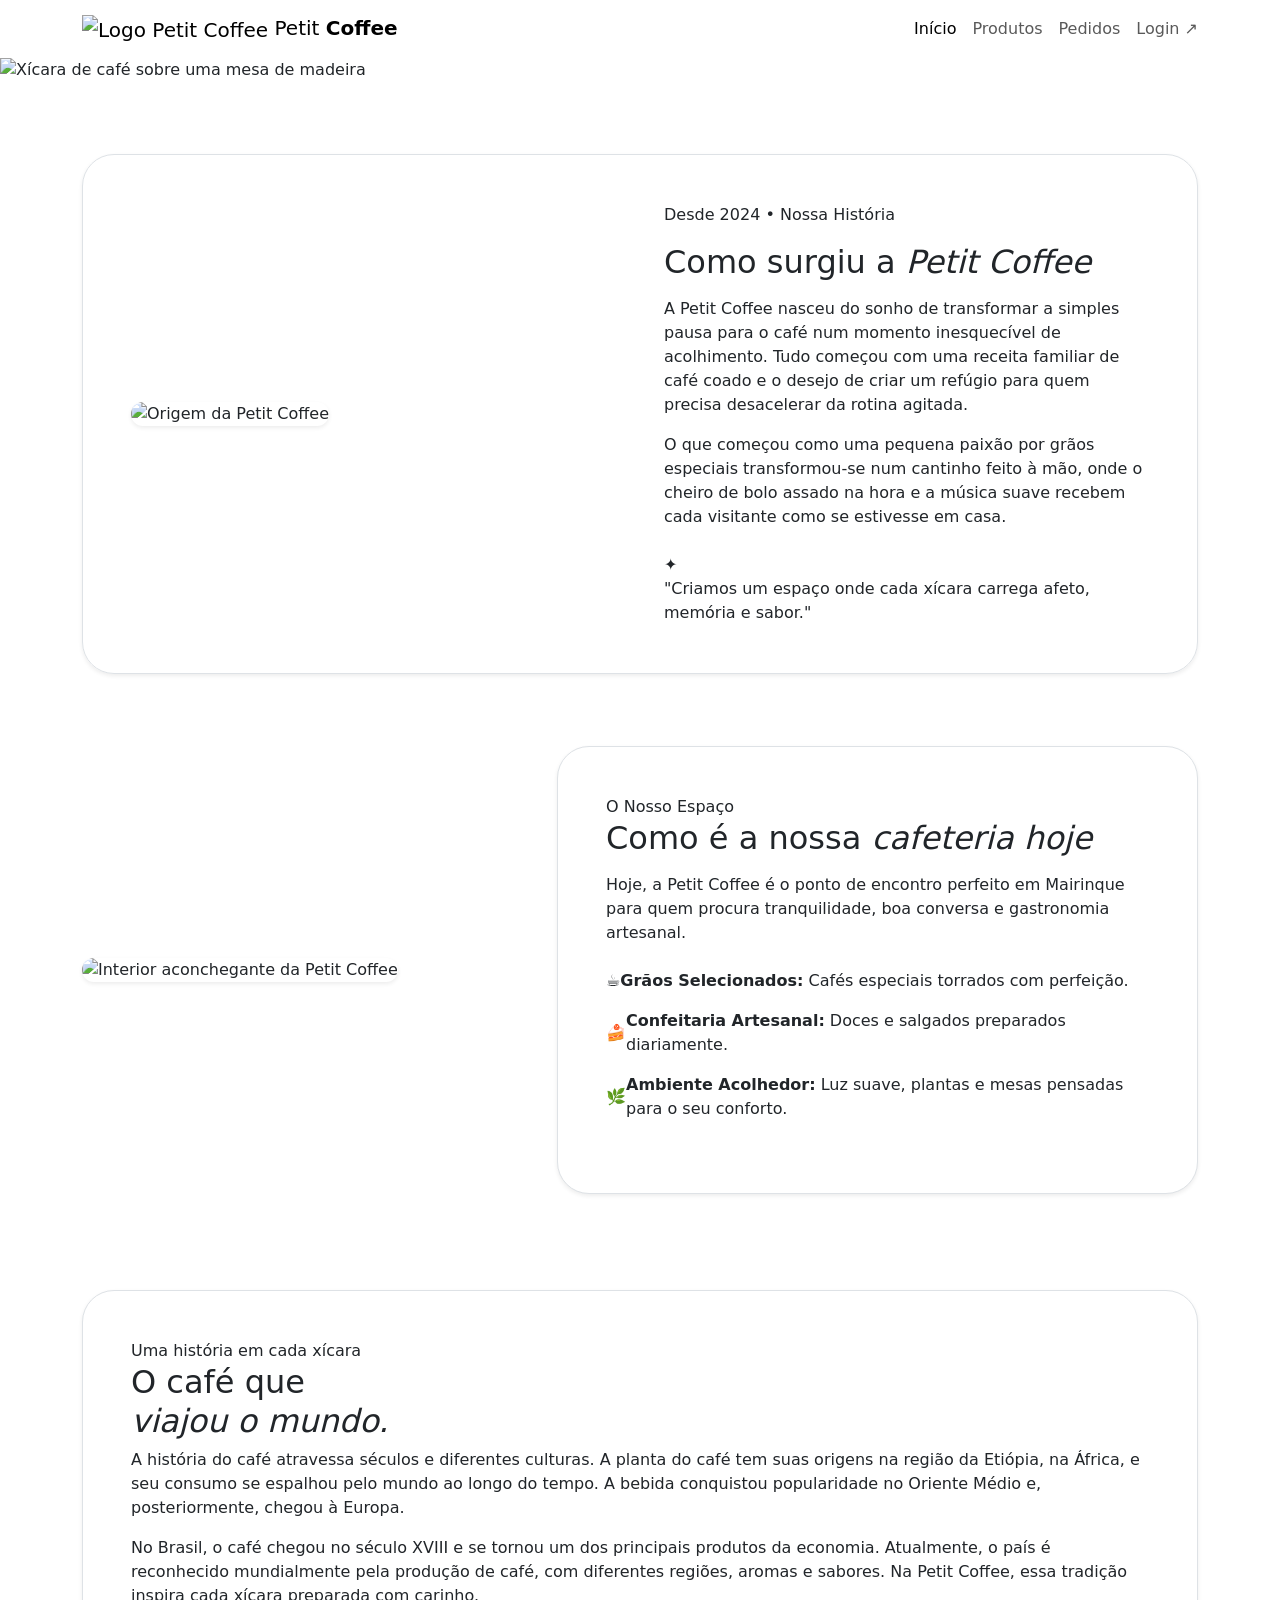
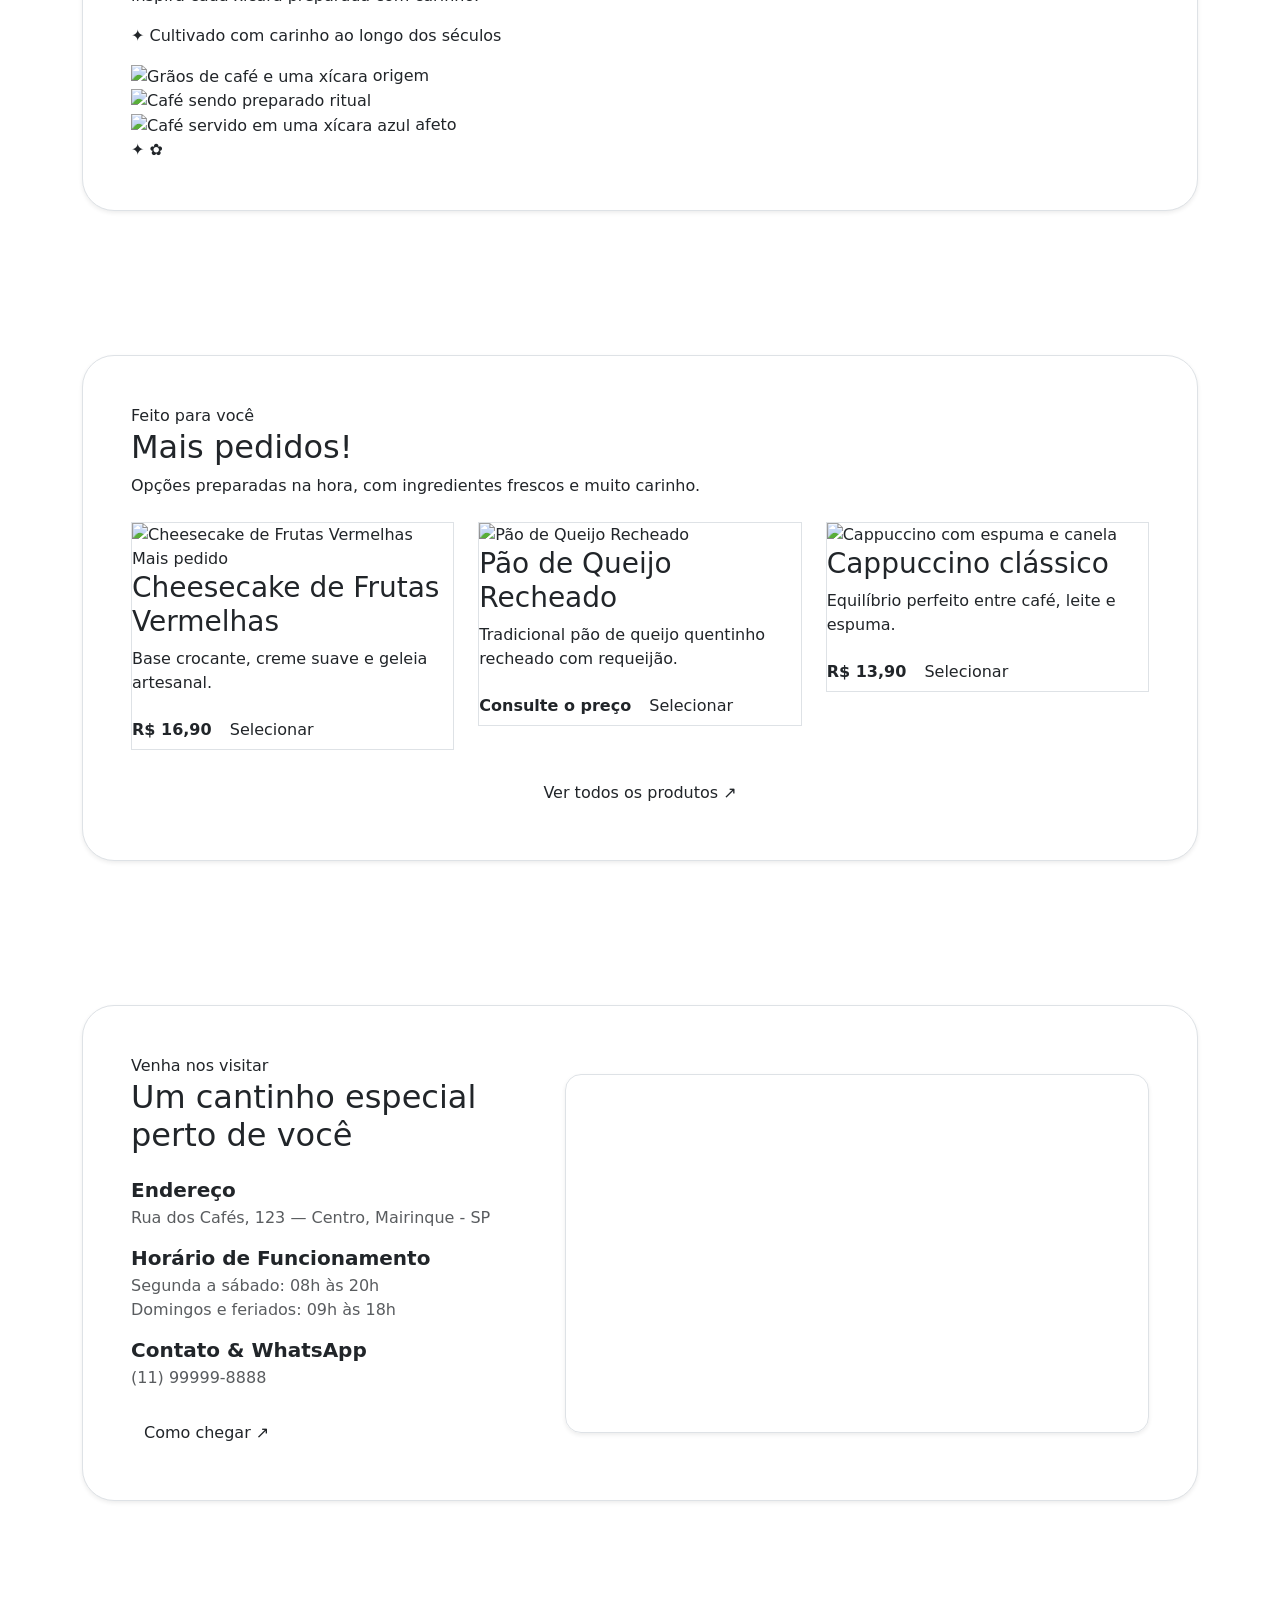
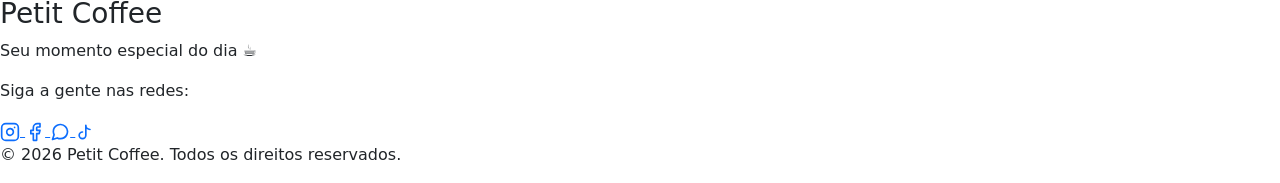
==== commit 1009d877: "Corrigindo o Index com o thymeleaf" ====
--- a/src/main/resources/templates/index.html
+++ b/src/main/resources/templates/index.html
@@ -1,356 +1,892 @@
+
 <!DOCTYPE html>
-<html lang="pt-BR">
+<html lang="pt-BR" xmlns:th="http://www.thymeleaf.org">
 
 <head>
     <meta charset="UTF-8">
     <meta name="viewport" content="width=device-width, initial-scale=1.0">
-    <meta name="description" content="Petit Coffee: cafés especiais, doces artesanais e momentos que aquecem o coração.">
+
+    <meta name="description"
+          content="Petit Coffee: cafés especiais, doces artesanais e momentos que aquecem o coração.">
+
     <title>Petit Coffee</title>
 
+    <!-- Fontes -->
     <link rel="preconnect" href="https://fonts.googleapis.com">
     <link rel="preconnect" href="https://fonts.gstatic.com" crossorigin>
-    <link href="https://fonts.googleapis.com/css2?family=DM+Sans:wght@400;500;600;700&family=Playfair+Display:ital,wght@0,600;0,700;1,600&display=swap" rel="stylesheet">
-    
-    <link href="https://cdn.jsdelivr.net/npm/bootstrap@5.3.8/dist/css/bootstrap.min.css" rel="stylesheet">
-    <link rel="stylesheet" href="../static/css/style.css">
-
+
+    <link href="https://fonts.googleapis.com/css2?family=DM+Sans:wght@400;500;600;700&family=Playfair+Display:ital,wght@0,600;0,700;1,600&display=swap"
+          rel="stylesheet">
+
+    <!-- Bootstrap -->
+    <link href="https://cdn.jsdelivr.net/npm/bootstrap@5.3.8/dist/css/bootstrap.min.css"
+          rel="stylesheet">
+
+    <!-- CSS do projeto -->
+    <link rel="stylesheet" th:href="@{/css/style.css}">
 </head>
 
 <body>
 
-    <header class="site-header">
-        <nav class="navbar custom-nav" aria-label="Navegação principal">
-            <div class="container d-flex align-items-center justify-content-between">
-                <a class="navbar-brand" href="index.html" aria-label="Petit Coffee - início">
-    <img src="../static/img/logooo.jpg" alt="Logo Petit Coffee" class="logo-img">
-
-                    <span>Petit <strong>Coffee</strong></span>
+<!-- CABEÇALHO -->
+<header class="site-header">
+
+    <nav class="navbar custom-nav" aria-label="Navegação principal">
+
+        <div class="container d-flex align-items-center justify-content-between">
+
+            <a class="navbar-brand"
+               th:href="@{/}"
+               aria-label="Petit Coffee - início">
+
+                <img th:src="@{/img/logooo.jpg}"
+                     alt="Logo Petit Coffee"
+                     class="logo-img">
+
+                <span>Petit <strong>Coffee</strong></span>
+            </a>
+
+            <div id="menuPrincipal">
+
+                <ul class="nav-menu d-flex align-items-center gap-2 gap-md-3 mb-0 p-0 navbar-nav flex-row">
+
+                    <li class="nav-item">
+                        <a class="nav-link nav-btn active"
+                           th:href="@{/}"
+                           aria-current="page">
+                            Início
+                        </a>
+                    </li>
+
+                    <li class="nav-item">
+                        <a class="nav-link nav-btn"
+                           th:href="@{/produtos}">
+                            Produtos
+                        </a>
+                    </li>
+
+                    <li class="nav-item">
+                        <a class="nav-link nav-btn"
+                           th:href="@{/pedidos}">
+                            Pedidos
+                        </a>
+                    </li>
+
+                    <li class="nav-item nav-auth-item">
+                        <a class="nav-link nav-btn order-btn"
+                           th:href="@{/login}">
+                            Login <span aria-hidden="true">↗</span>
+                        </a>
+                    </li>
+
+                </ul>
+
+            </div>
+
+        </div>
+
+    </nav>
+
+</header>
+
+<!-- CONTEÚDO PRINCIPAL -->
+<main id="home">
+
+    <!-- CARROSSEL PRINCIPAL -->
+    <section class="hero-section" aria-label="Destaques da cafeteria">
+
+        <div id="carouselExampleCaptions"
+             class="carousel slide"
+             data-bs-ride="carousel">
+
+            <!-- Indicadores -->
+            <div class="carousel-indicators">
+
+                <button type="button"
+                        data-bs-target="#carouselExampleCaptions"
+                        data-bs-slide-to="0"
+                        class="active"
+                        aria-current="true"
+                        aria-label="Slide 1">
+                </button>
+
+                <button type="button"
+                        data-bs-target="#carouselExampleCaptions"
+                        data-bs-slide-to="1"
+                        aria-label="Slide 2">
+                </button>
+
+                <button type="button"
+                        data-bs-target="#carouselExampleCaptions"
+                        data-bs-slide-to="2"
+                        aria-label="Slide 3">
+                </button>
+
+            </div>
+
+            <!-- Slides -->
+            <div class="carousel-inner">
+
+                <div class="carousel-item active">
+
+                    <img th:src="@{/img/cafeteriaa.jpg}"
+                         class="d-block w-100"
+                         alt="Xícara de café sobre uma mesa de madeira">
+
+                    <div class="carousel-caption">
+
+                        <span class="eyebrow">Nosso bar</span>
+
+                        <h1>O coração da<br><em>cafeteria.</em></h1>
+
+                        <p>
+                            Sente-se e observe nossos baristas apaixonados
+                            prepararem seu café artesanal perfeito!
+                        </p>
+
+                    </div>
+
+                </div>
+
+                <div class="carousel-item">
+
+                    <img th:src="@{/img/iiio.jpg}"
+                         class="d-block w-100"
+                         alt="Ambiente interno da Petit Coffee">
+
+                    <div class="carousel-caption">
+
+                        <span class="eyebrow">Nosso salão</span>
+
+                        <h2>
+                            Espaço amplo e moderno
+                            <br><em>para relaxar.</em>
+                        </h2>
+
+                        <p>
+                            Desfrute do nosso ambiente arejado com design
+                            moderno, poltronas confortáveis e murais de arte
+                            que celebram a cultura do café.
+                        </p>
+
+                    </div>
+
+                </div>
+
+                <div class="carousel-item">
+
+                    <img th:src="@{/img/wo.jpg}"
+                         class="d-block w-100"
+                         alt="Interior aconchegante de uma cafeteria">
+
+                    <div class="carousel-caption">
+
+                            <span class="eyebrow">
+                                Nossa área de estar aconchegante
+                            </span>
+
+                        <h2>
+                            Perfeita para as
+                            <br><em>noites.</em>
+                        </h2>
+
+                        <p>
+                            Espaço aconchegante, café quentinho e boas
+                            conversas esperando por você.
+                        </p>
+
+                    </div>
+
+                </div>
+
+            </div>
+
+            <!-- Botão anterior -->
+            <button class="carousel-control-prev"
+                    type="button"
+                    data-bs-target="#carouselExampleCaptions"
+                    data-bs-slide="prev">
+
+                    <span class="carousel-control-prev-icon"
+                          aria-hidden="true">
+                    </span>
+
+                <span class="visually-hidden">Anterior</span>
+
+            </button>
+
+            <!-- Botão próximo -->
+            <button class="carousel-control-next"
+                    type="button"
+                    data-bs-target="#carouselExampleCaptions"
+                    data-bs-slide="next">
+
+                    <span class="carousel-control-next-icon"
+                          aria-hidden="true">
+                    </span>
+
+                <span class="visually-hidden">Próximo</span>
+
+            </button>
+
+        </div>
+
+    </section>
+
+    <!-- NOSSA HISTÓRIA -->
+    <section class="about-origin-section my-5 py-4"
+             id="sobre-nos">
+
+        <div class="container">
+
+            <div class="about-wrapper-box p-4 p-md-5 rounded-5 shadow-sm border">
+
+                <div class="row align-items-center g-5">
+
+                    <div class="col-lg-6">
+
+                        <div class="about-image-wrapper">
+
+                            <img th:src="@{/img/cafeteriaa.jpg}"
+                                 alt="Origem da Petit Coffee"
+                                 class="img-fluid rounded-4 shadow-sm main-about-img"
+                                 loading="lazy">
+
+                        </div>
+
+                    </div>
+
+                    <div class="col-lg-6">
+
+                        <div class="foundation-inline-badge mb-3">
+
+                            <span class="badge-year">Desde 2024</span>
+                            <span class="badge-dot">•</span>
+                            <span class="badge-label">Nossa História</span>
+
+                        </div>
+
+                        <h2 class="about-title mb-3">
+                            Como surgiu a <em>Petit Coffee</em>
+                        </h2>
+
+                        <p class="about-text">
+                            A Petit Coffee nasceu do sonho de transformar
+                            a simples pausa para o café num momento
+                            inesquecível de acolhimento. Tudo começou com
+                            uma receita familiar de café coado e o desejo
+                            de criar um refúgio para quem precisa
+                            desacelerar da rotina agitada.
+                        </p>
+
+                        <p class="about-text">
+                            O que começou como uma pequena paixão por grãos
+                            especiais transformou-se num cantinho feito à
+                            mão, onde o cheiro de bolo assado na hora e a
+                            música suave recebem cada visitante como se
+                            estivesse em casa.
+                        </p>
+
+                        <div class="about-highlight-box mt-4">
+
+                            <span class="sparkle-icon">✦</span>
+
+                            <p class="mb-0">
+                                "Criamos um espaço onde cada xícara carrega
+                                afeto, memória e sabor."
+                            </p>
+
+                        </div>
+
+                    </div>
+
+                </div>
+
+            </div>
+
+        </div>
+
+    </section>
+
+    <!-- NOSSO ESPAÇO -->
+    <section class="our-space-section my-5">
+
+        <div class="container">
+
+            <div class="row align-items-center g-4">
+
+                <div class="col-lg-5">
+
+                    <div class="about-image-wrapper">
+
+                        <img th:src="@{/img/iiio.jpg}"
+                             alt="Interior aconchegante da Petit Coffee"
+                             class="img-fluid rounded-4 shadow-sm main-about-img"
+                             loading="lazy">
+
+                    </div>
+
+                </div>
+
+                <div class="col-lg-7">
+
+                    <div class="our-space-box p-4 p-md-5 rounded-5 shadow-sm border bg-white">
+
+                        <span class="eyebrow brown">O Nosso Espaço</span>
+
+                        <h2 class="about-title mb-3">
+                            Como é a nossa <em>cafeteria hoje</em>
+                        </h2>
+
+                        <p class="about-text">
+                            Hoje, a Petit Coffee é o ponto de encontro
+                            perfeito em Mairinque para quem procura
+                            tranquilidade, boa conversa e gastronomia
+                            artesanal.
+                        </p>
+
+                        <ul class="about-features-list list-unstyled my-4">
+
+                            <li class="d-flex align-items-center mb-3">
+
+                                <span class="feature-bullet">☕</span>
+
+                                <span>
+                                        <strong>Grãos Selecionados:</strong>
+                                        Cafés especiais torrados com perfeição.
+                                    </span>
+
+                            </li>
+
+                            <li class="d-flex align-items-center mb-3">
+
+                                <span class="feature-bullet">🍰</span>
+
+                                <span>
+                                        <strong>Confeitaria Artesanal:</strong>
+                                        Doces e salgados preparados diariamente.
+                                    </span>
+
+                            </li>
+
+                            <li class="d-flex align-items-center mb-3">
+
+                                <span class="feature-bullet">🌿</span>
+
+                                <span>
+                                        <strong>Ambiente Acolhedor:</strong>
+                                        Luz suave, plantas e mesas pensadas
+                                        para o seu conforto.
+                                    </span>
+
+                            </li>
+
+                        </ul>
+
+                    </div>
+
+                </div>
+
+            </div>
+
+        </div>
+
+    </section>
+
+    <!-- HISTÓRIA DO CAFÉ -->
+    <section class="coffee-history my-5 py-5"
+             aria-labelledby="history-title">
+
+        <div class="container">
+
+            <div class="history-card-box p-4 p-md-5 rounded-5 shadow-sm border bg-white">
+
+                <div class="history-layout">
+
+                    <div class="history-copy">
+
+                            <span class="eyebrow brown">
+                                Uma história em cada xícara
+                            </span>
+
+                        <h2 id="history-title">
+                            O café que<br><em>viajou o mundo.</em>
+                        </h2>
+
+                        <p>
+                            A história do café atravessa séculos e
+                            diferentes culturas. A planta do café tem
+                            suas origens na região da Etiópia, na África,
+                            e seu consumo se espalhou pelo mundo ao longo
+                            do tempo. A bebida conquistou popularidade
+                            no Oriente Médio e, posteriormente, chegou
+                            à Europa.
+                        </p>
+
+                        <p>
+                            No Brasil, o café chegou no século XVIII
+                            e se tornou um dos principais produtos da
+                            economia. Atualmente, o país é reconhecido
+                            mundialmente pela produção de café, com
+                            diferentes regiões, aromas e sabores.
+                            Na Petit Coffee, essa tradição inspira
+                            cada xícara preparada com carinho.
+                        </p>
+
+                        <p class="history-note">
+                            <span>✦</span>
+                            Cultivado com carinho ao longo dos séculos
+                        </p>
+
+                    </div>
+
+                    <div class="history-gallery"
+                         aria-label="Galeria da história do café">
+
+                        <div class="story-photo photo-large">
+
+                            <img th:src="@{/img/origem.jpg}"
+                                 alt="Grãos de café e uma xícara"
+                                 loading="lazy">
+
+                            <span>origem</span>
+
+                        </div>
+
+                        <div class="story-photo photo-small photo-top">
+
+                            <img src="https://images.unsplash.com/photo-1442512595331-e89e73853f31?auto=format&amp;fit=crop&amp;w=500&amp;q=85"
+                                 alt="Café sendo preparado"
+                                 loading="lazy">
+
+                            <span>ritual</span>
+
+                        </div>
+
+                        <div class="story-photo photo-small photo-bottom">
+
+                            <img src="https://images.unsplash.com/photo-1509785307050-d4066910ec1e?auto=format&amp;fit=crop&amp;w=500&amp;q=85"
+                                 alt="Café servido em uma xícara azul"
+                                 loading="lazy">
+
+                            <span>afeto</span>
+
+                        </div>
+
+                        <span class="gallery-sparkle sparkle-one">✦</span>
+                        <span class="gallery-sparkle sparkle-two">✿</span>
+
+                    </div>
+
+                </div>
+
+            </div>
+
+        </div>
+
+    </section>
+
+    <!-- PRODUTOS EM DESTAQUE -->
+    <section class="products-section my-5 py-5"
+             id="produtos">
+
+        <div class="container">
+
+            <div class="products-card-box p-4 p-md-5 rounded-5 shadow-sm border bg-white">
+
+                <div class="section-heading mb-4">
+
+                    <div>
+
+                        <span class="eyebrow brown">Feito para você</span>
+
+                        <h2>Mais pedidos!</h2>
+
+                    </div>
+
+                    <p>
+                        Opções preparadas na hora, com ingredientes frescos
+                        e muito carinho.
+                    </p>
+
+                </div>
+
+                <div class="row g-4">
+
+                    <!-- CHEESECAKE -->
+                    <div class="col-md-4">
+
+                        <article class="coffee-card border">
+
+                            <div class="card-image">
+
+                                <img th:src="@{/img/Cheesecake de Frutas Vermelhas.jpg}"
+                                     alt="Cheesecake de Frutas Vermelhas"
+                                     loading="lazy">
+
+                                <span class="card-tag">Mais pedido</span>
+
+                            </div>
+
+                            <div class="card-content">
+
+                                <div>
+
+                                    <h3>Cheesecake de Frutas Vermelhas</h3>
+
+                                    <p>
+                                        Base crocante, creme suave e
+                                        geleia artesanal.
+                                    </p>
+
+                                </div>
+
+                                <strong>R$ 16,90</strong>
+
+                                <a th:href="@{/pedidos}"
+                                   class="btn btn-coffee">
+                                    Selecionar
+                                </a>
+
+                            </div>
+
+                        </article>
+
+                    </div>
+
+                    <!-- PÃO DE QUEIJO -->
+                    <div class="col-md-4">
+
+                        <article class="coffee-card border">
+
+                            <div class="card-image">
+
+                                <img th:src="@{/img/Pão de Queijo Recheado.jpg}"
+                                     alt="Pão de Queijo Recheado"
+                                     loading="lazy">
+
+                            </div>
+
+                            <div class="card-content">
+
+                                <div>
+
+                                    <h3>Pão de Queijo Recheado</h3>
+
+                                    <p>
+                                        Tradicional pão de queijo
+                                        quentinho recheado com requeijão.
+                                    </p>
+
+                                </div>
+
+                                <strong>Consulte o preço</strong>
+
+                                <a th:href="@{/pedidos}"
+                                   class="btn btn-coffee">
+                                    Selecionar
+                                </a>
+
+                            </div>
+
+                        </article>
+
+                    </div>
+
+                    <!-- CAPPUCCINO -->
+                    <div class="col-md-4">
+
+                        <article class="coffee-card border">
+
+                            <div class="card-image">
+
+                                <img th:src="@{/img/Latte Petit.jpg}"
+                                     alt="Cappuccino com espuma e canela"
+                                     loading="lazy">
+
+                            </div>
+
+                            <div class="card-content">
+
+                                <div>
+
+                                    <h3>Cappuccino clássico</h3>
+
+                                    <p>
+                                        Equilíbrio perfeito entre café,
+                                        leite e espuma.
+                                    </p>
+
+                                </div>
+
+                                <strong>R$ 13,90</strong>
+
+                                <a th:href="@{/pedidos}"
+                                   class="btn btn-coffee">
+                                    Selecionar
+                                </a>
+
+                            </div>
+
+                        </article>
+
+                    </div>
+
+                </div>
+
+                <div class="text-center mt-4">
+
+                    <a th:href="@{/produtos}"
+                       class="btn btn-coffee">
+                        Ver todos os produtos <span>↗</span>
+                    </a>
+
+                </div>
+
+            </div>
+
+        </div>
+
+    </section>
+
+    <!-- LOCALIZAÇÃO E CONTATO -->
+    <section class="info-location-section my-5 py-5"
+             id="localizacao">
+
+        <div class="container">
+
+            <div class="location-card-box p-4 p-md-5 rounded-5 shadow-sm border bg-white">
+
+                <div class="row align-items-center g-4">
+
+                    <div class="col-lg-5">
+
+                            <span class="eyebrow brown">
+                                Venha nos visitar
+                            </span>
+
+                        <h2 class="mb-4">
+                            Um cantinho especial perto de você
+                        </h2>
+
+                        <div class="info-item mb-3">
+
+                            <h5 class="mb-1">
+                                <strong>Endereço</strong>
+                            </h5>
+
+                            <p class="text-muted mb-0">
+                                Rua dos Cafés, 123 — Centro,
+                                Mairinque - SP
+                            </p>
+
+                        </div>
+
+                        <div class="info-item mb-3">
+
+                            <h5 class="mb-1">
+                                <strong>Horário de Funcionamento</strong>
+                            </h5>
+
+                            <p class="text-muted mb-0">
+                                Segunda a sábado: 08h às 20h
+                                <br>
+                                Domingos e feriados: 09h às 18h
+                            </p>
+
+                        </div>
+
+                        <div class="info-item mb-4">
+
+                            <h5 class="mb-1">
+                                <strong>Contato &amp; WhatsApp</strong>
+                            </h5>
+
+                            <p class="text-muted mb-0">
+                                (11) 99999-8888
+                            </p>
+
+                        </div>
+
+                        <a href="https://www.google.com/maps/search/?api=1&amp;query=Rua+dos+Cafes+123+Mairinque+SP"
+                           target="_blank"
+                           rel="noopener noreferrer"
+                           class="btn btn-coffee">
+
+                            Como chegar <span>↗</span>
+
+                        </a>
+
+                    </div>
+
+                    <div class="col-lg-7">
+
+                        <div class="map-container rounded-4 overflow-hidden shadow-sm border">
+
+                            <iframe
+                                    src="https://maps.google.com/maps?q=Mairinque%2C%20SP&amp;output=embed"
+                                    width="100%"
+                                    height="350"
+                                    style="border: 0;"
+                                    title="Mapa de localização da Petit Coffee em Mairinque"
+                                    allowfullscreen
+                                    loading="lazy"
+                                    referrerpolicy="no-referrer-when-downgrade">
+                            </iframe>
+
+                        </div>
+
+                    </div>
+
+                </div>
+
+            </div>
+
+        </div>
+
+    </section>
+
+</main>
+
+<!-- RODAPÉ -->
+<footer class="footer-petit-coffee">
+
+    <div class="footer-container">
+
+        <!-- Marca -->
+        <div class="footer-brand">
+
+            <h3 class="brand-title">Petit Coffee</h3>
+
+            <p class="brand-subtitle">
+                Seu momento especial do dia ☕
+            </p>
+
+        </div>
+
+        <!-- Redes sociais -->
+        <div class="social-section">
+
+            <p class="social-title">
+                Siga a gente nas redes:
+            </p>
+
+            <div class="social-links">
+
+                <!-- Instagram -->
+                <a href="https://instagram.com"
+                   target="_blank"
+                   rel="noopener noreferrer"
+                   class="social-btn instagram"
+                   aria-label="Instagram">
+
+                    <svg viewBox="0 0 24 24"
+                         width="20"
+                         height="20"
+                         stroke="currentColor"
+                         stroke-width="2"
+                         fill="none"
+                         stroke-linecap="round"
+                         stroke-linejoin="round">
+
+                        <rect x="2" y="2" width="20" height="20"
+                              rx="5" ry="5"></rect>
+
+                        <path d="M16 11.37A4 4 0 1 1 12.63 8 4 4 0 0 1 16 11.37z"></path>
+
+                        <line x1="17.5" y1="6.5"
+                              x2="17.51" y2="6.5"></line>
+
+                    </svg>
+
                 </a>
 
-                <div id="menuPrincipal">
-                    <ul class="nav-menu d-flex align-items-center gap-2 gap-md-3 mb-0 p-0 navbar-nav flex-row">
-                        <li class="nav-item">
-                            <a class="nav-link nav-btn active" href="index.html">Início</a>
-                        </li>
-                        <li class="nav-item">
-                            <a class="nav-link nav-btn" href="produtos.html">Produtos</a>
-                        </li>
-                        <li class="nav-item">
-                            <a class="nav-link nav-btn " href="pedidos.html">Pedidos </a>
-                        </li>
-                        <li class="nav-item nav-auth-item">
-                            <!-- Injetado dinamicamente via auth.js -->
-                            <a class="nav-link nav-btn order-btn" href="login.html">Login <span aria-hidden="true">↗</span></a>
-                        </li>
-                    </ul>
-                </div>
+                <!-- Facebook -->
+                <a href="https://facebook.com"
+                   target="_blank"
+                   rel="noopener noreferrer"
+                   class="social-btn facebook"
+                   aria-label="Facebook">
+
+                    <svg viewBox="0 0 24 24"
+                         width="20"
+                         height="20"
+                         stroke="currentColor"
+                         stroke-width="2"
+                         fill="none"
+                         stroke-linecap="round"
+                         stroke-linejoin="round">
+
+                        <path d="M18 2h-3a5 5 0 0 0-5 5v3H7v4h3v8h4v-8h3l1-4h-4V7a1 1 0 0 1 1-1h3z"></path>
+
+                    </svg>
+
+                </a>
+
+                <!-- WhatsApp -->
+                <a href="https://wa.me/5500000000000"
+                   target="_blank"
+                   rel="noopener noreferrer"
+                   class="social-btn whatsapp"
+                   aria-label="WhatsApp">
+
+                    <svg viewBox="0 0 24 24"
+                         width="20"
+                         height="20"
+                         stroke="currentColor"
+                         stroke-width="2"
+                         fill="none"
+                         stroke-linecap="round"
+                         stroke-linejoin="round">
+
+                        <path d="M21 11.5a8.38 8.38 0 0 1-.9 3.8 8.5 8.5 0 0 1-7.6 4.7 8.38 8.38 0 0 1-3.8-.9L3 21l1.9-5.7a8.38 8.38 0 0 1-.9-3.8 8.5 8.5 0 0 1 4.7-7.6 8.38 8.38 0 0 1 3.8-.9h.5a8.48 8.48 0 0 1 8 8v.5z"></path>
+
+                    </svg>
+
+                </a>
+
+                <!-- TikTok -->
+                <a href="https://tiktok.com"
+                   target="_blank"
+                   rel="noopener noreferrer"
+                   class="social-btn tiktok"
+                   aria-label="TikTok">
+
+                    <svg viewBox="0 0 24 24"
+                         width="20"
+                         height="20"
+                         stroke="currentColor"
+                         stroke-width="2"
+                         fill="none"
+                         stroke-linecap="round"
+                         stroke-linejoin="round">
+
+                        <path d="M9 12a4 4 0 1 0 4 4V4a5 5 0 0 0 5 5"></path>
+
+                    </svg>
+
+                </a>
+
             </div>
-        </nav>
-    </header>
-
-    <main id="home">
-        <section class="hero-section" aria-label="Destaques da cafeteria">
-            <div id="carouselExampleCaptions" class="carousel slide" data-bs-ride="carousel">
-                <div class="carousel-indicators">
-                    <button type="button" data-bs-target="#carouselExampleCaptions" data-bs-slide-to="0" class="active" aria-current="true" aria-label="Slide 1"></button>
-                    <button type="button" data-bs-target="#carouselExampleCaptions" data-bs-slide-to="1" aria-label="Slide 2"></button>
-                    <button type="button" data-bs-target="#carouselExampleCaptions" data-bs-slide-to="2" aria-label="Slide 3"></button>
-                </div>
-                <div class="carousel-inner">
-                    <div class="carousel-item active">
-                        <img src="../static/img/cafeteriaa.jpg" class="d-block w-100" alt="Xícara de café sobre uma mesa de madeira">
-                        <div class="carousel-caption">
-                            <span class="eyebrow">Nosso bar</span>
-                            <h1>O coração da<br><em>cafeteria.</em></h1>
-                            <p>Sente-se e observe nossos baristas apaixonados prepararem seu café artesanal perfeito !</p>
-                        </div>
-                    </div>
-                    <div class="carousel-item">
-                        <img src="../static/img/iiio.jpg" class="d-block w-100" alt="Grãos de café torrados em uma colher">
-                        <div class="carousel-caption">
-                            <span class="eyebrow">Nosso salão</span>
-                            <h2>Espaço amplo e modeno <br><em>para relaxar.</em></h2>
-                            <p>Desfrute do nosso ambiente arejado com design moderno, 
-                                poltronas confortáveis e murais de arte que celebram a cultura do café.</p>
-                        </div>
-                    </div>
-                    <div class="carousel-item">
-                        <img src="../static/img/wo.jpg" class="d-block w-100" alt="Interior aconchegante de uma cafeteria">
-                        <div class="carousel-caption">
-                            <span class="eyebrow">Nossa aréa de estar aconchegante</span>
-                            <h2>Perfeita para as  <br><em>noites.</em></h2>
-                            <p>Espaço aconchegante, café quentinho e boas conversas esperando por você.</p>
-                        </div>
-                    </div>
-                </div>
-                <button class="carousel-control-prev" type="button" data-bs-target="#carouselExampleCaptions" data-bs-slide="prev">
-                    <span class="carousel-control-prev-icon" aria-hidden="true"></span>
-                    <span class="visually-hidden">Anterior</span>
-                </button>
-                <button class="carousel-control-next" type="button" data-bs-target="#carouselExampleCaptions" data-bs-slide="next">
-                    <span class="carousel-control-next-icon" aria-hidden="true"></span>
-                    <span class="visually-hidden">Próximo</span>
-                </button>
-            </div>
-        </section>
-
-        <!-- Bloco 1: Como Surgiu a Petit Coffee -->
-        <section class="about-origin-section my-5 py-4" id="sobre-nos">
-            <div class="container">
-                <div class="about-wrapper-box p-4 p-md-5 rounded-5 shadow-sm border">
-                    <div class="row align-items-center g-5">
-                        <div class="col-lg-6">
-                            <div class="about-image-wrapper">
-                                <img src="../static/img/cafeteriaa.jpg" alt="Origem da Petit Coffee" class="img-fluid rounded-4 shadow-sm main-about-img">
-                            </div>
-                        </div>
-                        <div class="col-lg-6">
-                            <div class="foundation-inline-badge mb-3">
-                                <span class="badge-year">Desde 2024</span>
-                                <span class="badge-dot">•</span>
-                                <span class="badge-label">Nossa História</span>
-                            </div>
-
-                            <h2 class="about-title mb-3">Como surgiu a <em>Petit Coffee</em></h2>
-                            <p class="about-text">
-                                A Petit Coffee nasceu do sonho de transformar a simples pausa para o café num momento inesquecível de acolhimento. Tudo começou com uma receita familiar de café coado e o desejo de criar um refúgio para quem precisa desacelerar da rotina agitada.
-                            </p>
-                            <p class="about-text">
-                                O que começou como uma pequena paixão por grãos especiais transformou-se num cantinho feito à mão, onde o cheiro de bolo assado na hora e a música suave recebem cada visitante como se estivesse em casa.
-                            </p>
-                            <div class="about-highlight-box mt-4">
-                                <span class="sparkle-icon">✦</span>
-                                <p class="mb-0">"Criamos um espaço onde cada xícara carrega afeto, memória e sabor."</p>
-                            </div>
-                        </div>
-                    </div>
-                </div>
-            </div>
-        </section>
-
-        <section class="our-space-section my-5">
-            <div class="container">
-                <div class="row align-items-center g-4">
-                    <div class="col-lg-5">
-                        <div class="about-image-wrapper">
-                            <img src="../static/img/iiio.jpg" alt="Interior aconchegante da Petit Coffee" class="img-fluid rounded-4 shadow-sm main-about-img">
-                        </div>
-                    </div>
-
-                    <div class="col-lg-7">
-                        <div class="our-space-box p-4 p-md-5 rounded-5 shadow-sm border bg-white">
-                            <span class="eyebrow brown">O Nosso Espaço</span>
-                            <h2 class="about-title mb-3">Como é a nossa <em>cafeteria hoje</em></h2>
-                            <p class="about-text">
-                                Hoje, a Petit Coffee é o ponto de encontro perfeito em Mairinque para quem procura tranquilidade, boa conversa e gastronomia artesanal.
-                            </p>
-                            <ul class="about-features-list list-unstyled my-4">
-                                <li class="d-flex align-items-center mb-3">
-                                    <span class="feature-bullet">☕</span>
-                                    <span><strong>Grãos Selecionados:</strong> Cafés especiais torrados com perfeição.</span>
-                                </li>
-                                <li class="d-flex align-items-center mb-3">
-                                    <span class="feature-bullet">🍰</span>
-                                    <span><strong>Confeitaria Artesanal:</strong> Doces e salgados preparados diariamente.</span>
-                                </li>
-                                <li class="d-flex align-items-center mb-3">
-                                    <span class="feature-bullet">🌿</span>
-                                    <span><strong>Ambiente Acolhedor:</strong> Luz suave, plantas e mesas pensadas para o seu conforto.</span>
-                                </li>
-                            </ul>
-                        </div>
-                    </div>
-                </div>
-            </div>
-        </section>
-
-        <section class="coffee-history my-5 py-5" aria-labelledby="history-title">
-            <div class="container">
-                <div class="history-card-box p-4 p-md-5 rounded-5 shadow-sm border bg-white">
-                    <div class="history-layout">
-                        <div class="history-copy">
-                            <span class="eyebrow brown">Uma história em cada xícara</span>
-                            <h2 id="history-title">O café que<br><em>viajou o mundo.</em></h2>
-                            <p>
-                              Habitado há milênios por diversos povos indígenas, o Brasil foi colonizado por Portugal a partir de 1500, baseando sua economia na exploração de recursos e no trabalho escravo de nativos e africanos.
-                               Tornou-se independente em 1822 como um Império e virou República em 1889, passando ao longo do século XX por governos oligárquicos, a Era Vargas, desenvolvimentismo e uma ditadura militar. 
-                               Com a redemocratização e a Constituição de 1988, consolidou-se como uma democracia emergente e potência global, ainda em busca de superar profundas desigualdades sociais.
-                            </p>
-                            <p class="history-note"><span>✦</span> Cultivado com carinho desde o século XV</p>
-                        </div>
-
-                        <div class="history-gallery" aria-label="Galeria da história do café">
-                            <div class="story-photo photo-large">
-                                <img src="../static/img/origem.jpg" alt="Grãos de café e uma xícara" loading="lazy">
-                                <span>origem</span>
-                            </div>
-
-                            <div class="story-photo photo-small photo-top">
-                                <img src="https://images.unsplash.com/photo-1442512595331-e89e73853f31?auto=format&fit=crop&w=500&q=85" alt="Café sendo preparado" loading="lazy">
-                                <span>ritual</span>
-                            </div>
-
-                            <div class="story-photo photo-small photo-bottom">
-                                <img src="https://images.unsplash.com/photo-1509785307050-d4066910ec1e?auto=format&fit=crop&w=500&q=85" alt="Café servido em uma xícara azul" loading="lazy">
-                                <span>afeto</span>
-                            </div>
-
-                            <span class="gallery-sparkle sparkle-one">✦</span>
-                            <span class="gallery-sparkle sparkle-two">✿</span>
-                        </div>
-                    </div>
-                </div>
-            </div>
-        </section>
-
-        <section class="products-section my-5 py-5" id="produtos">
-            <div class="container">
-                <div class="products-card-box p-4 p-md-5 rounded-5 shadow-sm border bg-white">
-                    <div class="section-heading mb-4">
-                        <div>
-                            <span class="eyebrow brown">Feito para você</span>
-                            <h2>Mais pedidos !</h2>
-                        </div>
-                        <p>Opções preparadas na hora, com ingredientes frescos e muito carinho.</p>
-                    </div>
-                    <div class="row g-4">
-                        <div class="col-md-4">
-                            <article class="coffee-card border">
-                                <div class="card-image">
-                                    <img src="../static/img/Cheesecake de Frutas Vermelhas.jpg" alt="Cheesecake de Frutas Vermelhas" loading="lazy">
-                                    <span class="card-tag">Mais pedido</span>
-                                </div>
-                                <div class="card-content">
-                                    <div>
-                                        <h3>Cheesecake de Frutas Vermelhas</h3>
-                                        <p>Base crocante, creme suave e geleia artesanal.</p>
-                                    </div>
-                                    <strong>R$ 16,90</strong>
-
-                                    </button>
-                                </div>
-                            </article>
-                        </div>
-
-                        <div class="col-md-4">
-                            <article class="coffee-card border">
-                                <div class="card-image">
-                                    <img src="../static/img/Pão de Queijo Recheado.jpg" alt="Pão de Queijo Recheado" loading="lazy">
-                                </div>
-                                <div class="card-content">
-                                    <div>
-                                        <h3>Pão de Queijo Recheado</h3>
-                                        <p>Tradicional pão de queijo quentinho recheado com requeijão.</p>
-                                    </div>
-
-                                            <span>Selecionar</span>
-                                    </button>
-                                </div>
-                            </article>
-                        </div>
-
-                        <div class="col-md-4">
-                            <article class="coffee-card border">
-                                <div class="card-image">
-                                    <img src="../static/img/Latte Petit.jpg" alt="Cappuccino com espuma e canela" loading="lazy">
-                                </div>
-                                <div class="card-content">
-                                    <div>
-                                        <h3>Cappuccino clássico</h3>
-                                        <p>Equilíbrio perfeito entre café, leite e espuma.</p>
-                                    </div>
-                                    <strong>R$ 13,90</strong>
-
-                                    </button>
-                                </div>
-                            </article>
-                        </div>
-                    </div>
-                </div>
-            </div>
-        </section>
-
-        <section class="info-location-section my-5 py-5" id="localizacao">
-            <div class="container">
-                <div class="location-card-box p-4 p-md-5 rounded-5 shadow-sm border bg-white">
-                    <div class="row align-items-center g-4">
-                        <div class="col-lg-5">
-                            <span class="eyebrow brown">Venha nos visitar</span>
-                            <h2 class="mb-4">Um cantinho especial perto de você</h2>
-
-                            <div class="info-item mb-3">
-                                <h5 class="mb-1"><strong>Endereço</strong></h5>
-                                <p class="text-muted mb-0">Rua dos Cafés, 123 — Centro, Mairinque - SP</p>
-                            </div>
-
-                            <div class="info-item mb-3">
-                                <h5 class="mb-1"><strong>Horário de Funcionamento</strong></h5>
-                                <p class="text-muted mb-0">Segunda a Sábado: 08h às 20h<br>Domingos e Feriados: 09h às 18h</p>
-                            </div>
-
-                            <div class="info-item mb-4">
-                                <h5 class="mb-1"><strong> Contato & WhatsApp</strong></h5>
-                                <p class="text-muted mb-0">(11) 99999-8888</p>
-                            </div>
-
-                            <a href="https://maps.google.com" target="_blank" rel="noopener noreferrer" class="btn btn-coffee">Como Chegar <span>↗</span></a>
-                        </div>
-
-                        <div class="col-lg-7">
-                            <div class="map-container rounded-4 overflow-hidden shadow-sm border">
-                                <iframe
-                                    src="https://www.google.com/maps/embed?pb=!1m18!1m12!1m3!1d3657.075426745912!2d-46.65342658448208!3d-23.565734384681143!2m3!1f0!2f0!3f0!3m2!1i1024!2i768!4f13.1!3m3!1m2!1s0x0%3A0x0!2zMjPCsDMzJzU2LjYiUyA0NsKwMzknMDQuNCJX!5e0!3m2!1spt-BR!2sbr!4v1620000000000!5m2!1spt-BR!2sbr"
-                                    width="100%" height="350" style="border:0;" allowfullscreen="" loading="lazy">
-                                </iframe>
-                            </div>
-                        </div>
-                    </div>
-                </div>
-            </div>
-        </section>
-    </main>
-<footer class="footer-petit-coffee">
-  <div class="footer-container">
-    <div class="footer-brand">
-      <h3 class="brand-title">Petit Coffee</h3>
-      <p class="brand-subtitle">Seu momento especial do dia ☕</p>
+
+        </div>
+
     </div>
 
-    <!-- Seção de Redes Sociais -->
-    <div class="social-section">
-      <p class="social-title">Siga a gente nas redes:</p>
-      <div class="social-links">
-        
-        <!-- Instagram -->
-        <a href="https://instagram.com" target="_blank" rel="noopener noreferrer" class="social-btn instagram" aria-label="Instagram">
-          <svg viewBox="0 0 24 24" width="20" height="20" stroke="currentColor" stroke-width="2" fill="none" stroke-linecap="round" stroke-linejoin="round"><rect x="2" y="2" width="20" height="20" rx="5" ry="5"></rect><path d="M16 11.37A4 4 0 1 1 12.63 8 4 4 0 0 1 16 11.37z"></path><line x1="17.5" y1="6.5" x2="17.51" y2="6.5"></line></svg>
-        </a>
-
-        <!-- Facebook -->
-        <a href="https://facebook.com" target="_blank" rel="noopener noreferrer" class="social-btn facebook" aria-label="Facebook">
-          <svg viewBox="0 0 24 24" width="20" height="20" stroke="currentColor" stroke-width="2" fill="none" stroke-linecap="round" stroke-linejoin="round"><path d="M18 2h-3a5 5 0 0 0-5 5v3H7v4h3v8h4v-8h3l1-4h-4V7a1 1 0 0 1 1-1h3z"></path></svg>
-        </a>
-
-        <!-- WhatsApp -->
-        <a href="https://wa.me/5500000000000" target="_blank" rel="noopener noreferrer" class="social-btn whatsapp" aria-label="WhatsApp">
-          <svg viewBox="0 0 24 24" width="20" height="20" stroke="currentColor" stroke-width="2" fill="none" stroke-linecap="round" stroke-linejoin="round"><path d="M21 11.5a8.38 8.38 0 0 1-.9 3.8 8.5 8.5 0 0 1-7.6 4.7 8.38 8.38 0 0 1-3.8-.9L3 21l1.9-5.7a8.38 8.38 0 0 1-.9-3.8 8.5 8.5 0 0 1 4.7-7.6 8.38 8.38 0 0 1 3.8-.9h.5a8.48 8.48 0 0 1 8 8v.5z"></path></svg>
-        </a>
-
-        <!-- TikTok -->
-        <a href="https://tiktok.com" target="_blank" rel="noopener noreferrer" class="social-btn tiktok" aria-label="TikTok">
-          <svg viewBox="0 0 24 24" width="20" height="20" stroke="currentColor" stroke-width="2" fill="none" stroke-linecap="round" stroke-linejoin="round"><path d="M9 12a4 4 0 1 0 4 4V4a5 5 0 0 0 5 5"></path></svg>
-        </a>
-
-      </div>
+    <!-- Direitos autorais -->
+    <div class="footer-bottom">
+
+        <p>
+            &copy; 2026 Petit Coffee. Todos os direitos reservados.
+        </p>
+
     </div>
-  </div>
-
-  <div class="footer-bottom">
-    <p>&copy; 2026 Petit Coffee. Todos os direitos reservados.</p>
-  </div>
+
 </footer>
 
-    <script src="https://cdn.jsdelivr.net/npm/bootstrap@5.3.8/dist/js/bootstrap.bundle.min.js"></script>
+<!-- Bootstrap JavaScript -->
+<script src="https://cdn.jsdelivr.net/npm/bootstrap@5.3.8/dist/js/bootstrap.bundle.min.js"></script>
+
 </body>
 
-</html>+</html>
